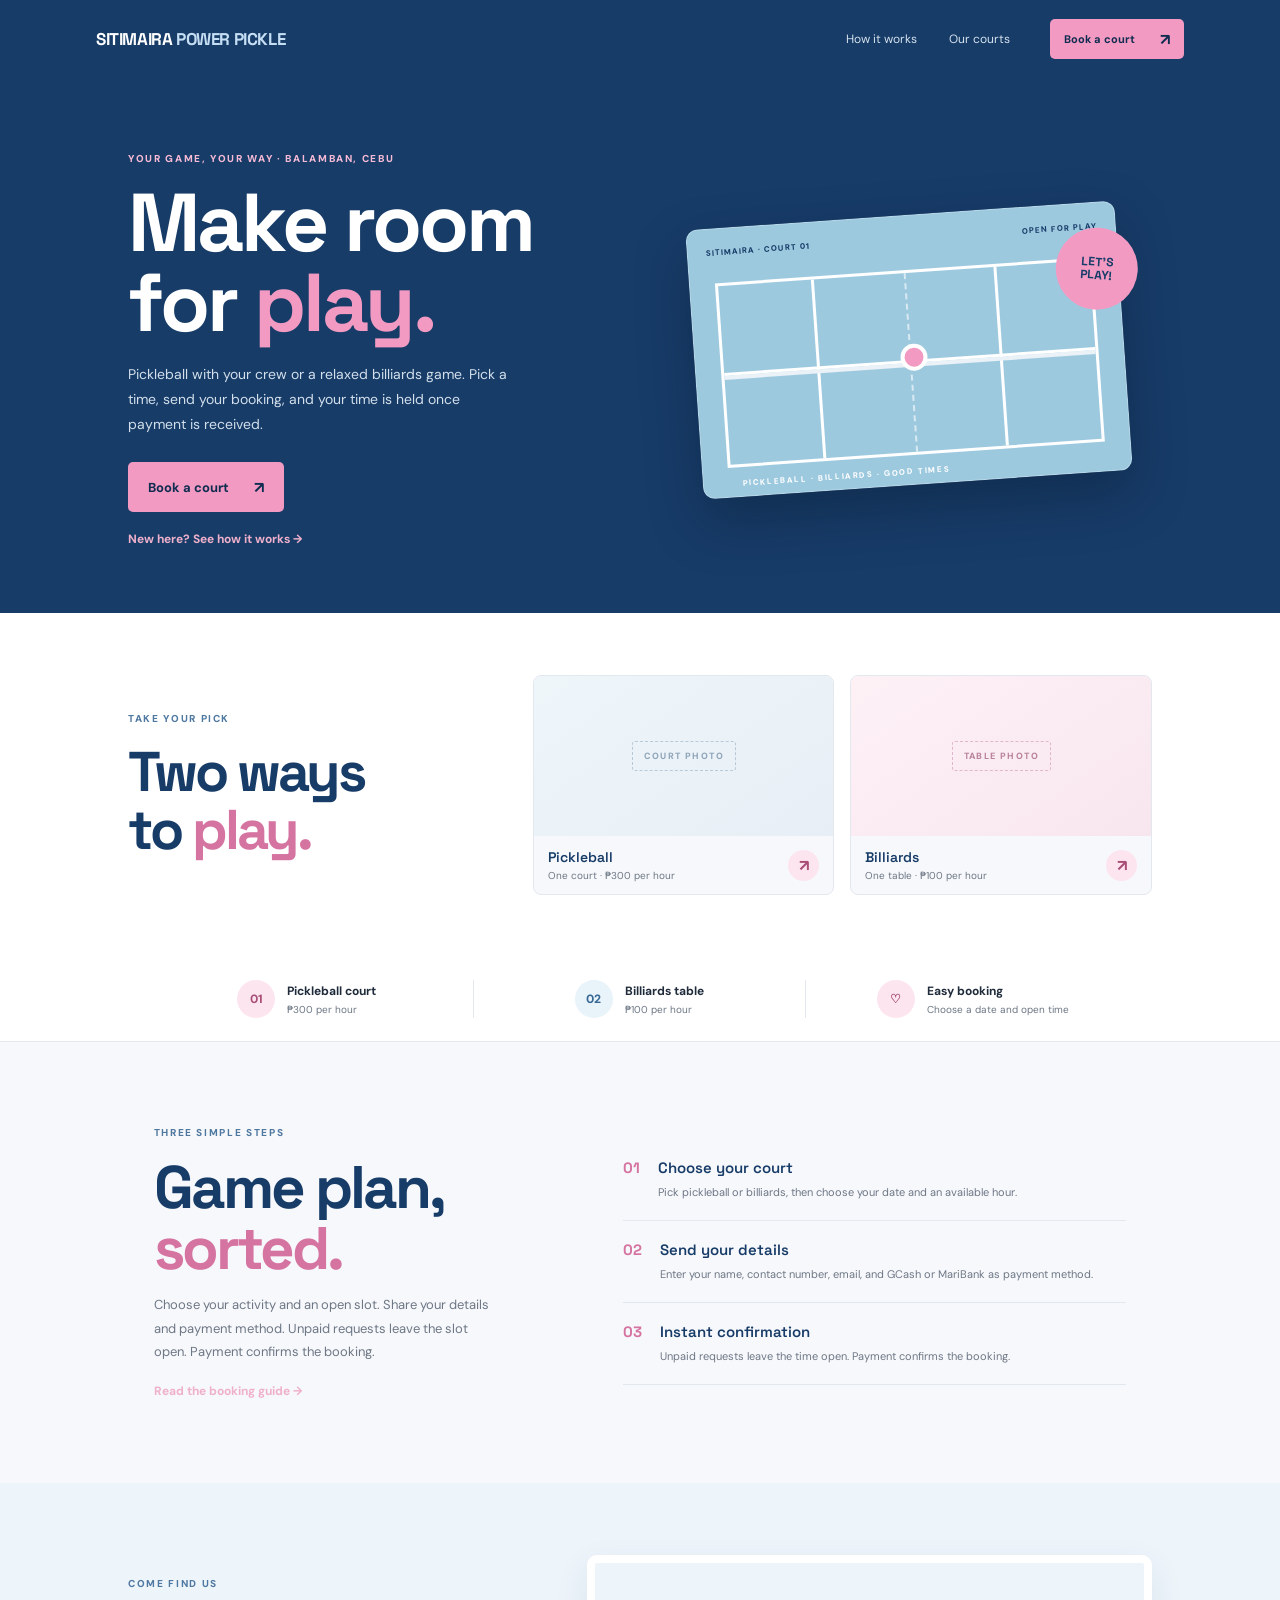
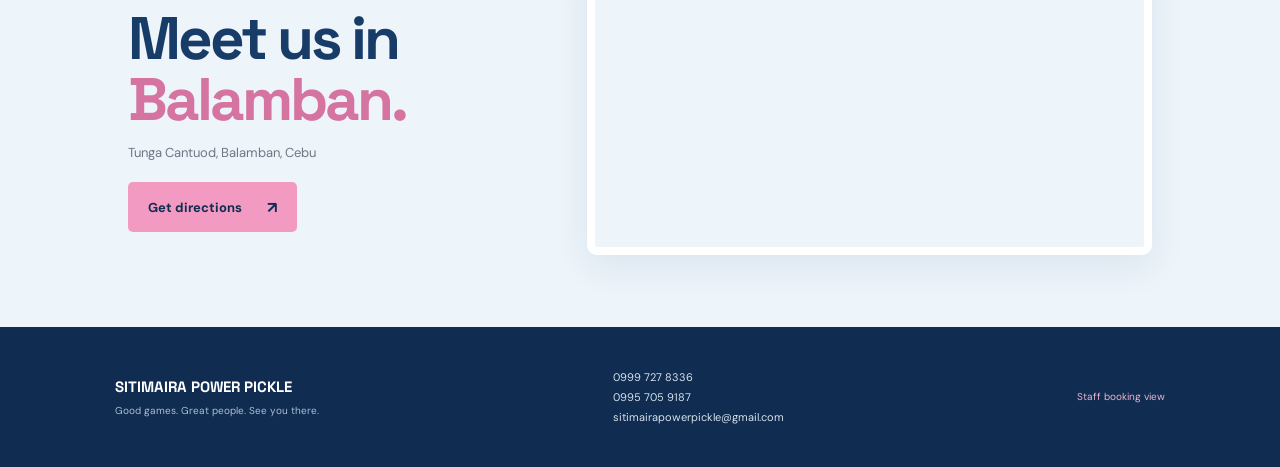
==== index.html @ 055946d3 "Add Sitimaira booking website" ====
<!DOCTYPE html>
<html lang="en">
<head>
  <meta charset="UTF-8"><meta name="viewport" content="width=device-width, initial-scale=1">
  <meta name="theme-color" content="#173c68"><meta name="description" content="Book pickleball and billiards at Sitimaira Power Pickle in Tunga Cantuod, Balamban, Cebu.">
  <title>Sitimaira Power Pickle | Play your way</title><link rel="stylesheet" href="styles.css">
</head>
<body>
  <header class="site-header"><a class="brand" href="index.html">SITIMAIRA<span> POWER PICKLE</span></a><nav><a href="how-it-works.html">How it works</a><a href="#courts">Our courts</a></nav><a class="button button-small" href="booking.html">Book a court <span>↗</span></a></header>
  <main>
    <section class="hero"><div class="hero-copy"><p class="eyebrow">YOUR GAME, YOUR WAY · BALAMBAN, CEBU</p><h1>Make room<br>for <span>play.</span></h1><p>Pickleball with your crew or a relaxed billiards game. Pick a time, send your booking, and your time is held once payment is received.</p><a class="button" href="booking.html">Book a court <span>↗</span></a><a class="text-link" href="how-it-works.html">New here? See how it works →</a></div><div class="hero-art"><div class="art-card"><div class="art-top"><span>SITIMAIRA · COURT 01</span><span>OPEN FOR PLAY</span></div><div class="court-drawing"><i></i><i></i><b></b></div><div class="ball-shape"></div><div class="art-badge">LET'S<br>PLAY!</div><div class="art-caption">PICKLEBALL · BILLIARDS · GOOD TIMES</div></div></div></section>
    <section class="court-gallery" id="courts"><div class="section-heading"><p class="eyebrow eyebrow-dark">TAKE YOUR PICK</p><h2>Two ways<br>to <span>play.</span></h2></div><div class="court-tiles"><article><div class="empty-photo" aria-label="Pickleball court photo placeholder"><span>COURT PHOTO</span></div><div class="tile-meta"><div><h3>Pickleball</h3><p>One court · ₱300 per hour</p></div><a href="booking.html" aria-label="Book pickleball">↗</a></div></article><article><div class="empty-photo billiards-photo" aria-label="Billiards table photo placeholder"><span>TABLE PHOTO</span></div><div class="tile-meta"><div><h3>Billiards</h3><p>One table · ₱100 per hour</p></div><a href="booking.html" aria-label="Book billiards">↗</a></div></article></div></section>
    <section class="perks"><div><span class="perk-icon">01</span><span><strong>Pickleball court</strong><small>₱300 per hour</small></span></div><div><span class="perk-icon blue">02</span><span><strong>Billiards table</strong><small>₱100 per hour</small></span></div><div><span class="perk-icon">♡</span><span><strong>Easy booking</strong><small>Choose a date and open time</small></span></div></section>
    <section class="how-preview"><div><p class="eyebrow eyebrow-dark">THREE SIMPLE STEPS</p><h2>Game plan,<br><span>sorted.</span></h2><p>Choose your activity and an open slot. Share your details and payment method. Unpaid requests leave the slot open. Payment confirms the booking.</p><a class="text-link" href="how-it-works.html">Read the booking guide →</a></div><div class="steps"><article><b>01</b><div><h3>Choose your court</h3><p>Pick pickleball or billiards, then choose your date and an available hour.</p></div></article><article><b>02</b><div><h3>Send your details</h3><p>Enter your name, contact number, email, and GCash or MariBank as payment method.</p></div></article><article><b>03</b><div><h3>Instant confirmation</h3><p>Unpaid requests leave the time open. Payment confirms the booking.</p></div></article></div></section>
    <section class="location"><div class="location-copy"><p class="eyebrow eyebrow-dark">COME FIND US</p><h2>Meet us in<br><span>Balamban.</span></h2><p>Tunga Cantuod, Balamban, Cebu</p><a class="button" href="https://www.google.com/maps/dir/?api=1&destination=Tunga+Cantuod+Balamban+Cebu" target="_blank" rel="noopener">Get directions <span>↗</span></a></div><div class="map-wrap"><iframe title="Map of Tunga Cantuod, Balamban, Cebu" src="https://maps.google.com/maps?q=Tunga%20Cantuod%20Balamban%20Cebu&t=&z=14&ie=UTF8&iwloc=&output=embed" loading="lazy" referrerpolicy="no-referrer-when-downgrade"></iframe></div></section>
  </main>
  <footer><div><a class="footer-brand" href="index.html">SITIMAIRA POWER PICKLE</a><p>Good games. Great people. See you there.</p></div><div class="footer-contact"><a href="tel:09997278336">0999 727 8336</a><a href="tel:09957059187">0995 705 9187</a><a href="mailto:sitimairapowerpickle@gmail.com">sitimairapowerpickle@gmail.com</a></div><a class="staff-link" href="staff.html">Staff booking view</a></footer>
</body></html>
---- styles.css ----
@import url('https://fonts.googleapis.com/css2?family=DM+Sans:wght@400;500;600;700;800&family=Space+Grotesk:wght@400;500;600;700&display=swap');
:root{--blue:#173c68;--blue-deep:#102c50;--pink:#f29ac2;--pink-pale:#fde5ef;--ice:#e8f3fa;--paper:#f7f8fb;--ink:#1f2b3b;--muted:#6d7785;--line:#e3e8ee;--white:#fff}
*{box-sizing:border-box}html{scroll-behavior:smooth}body{margin:0;background:var(--paper);color:var(--ink);font-family:'DM Sans',sans-serif}a{color:inherit;text-decoration:none}.site-header{height:78px;padding:0 7.5%;display:flex;align-items:center;gap:30px;justify-content:space-between;background:var(--blue);color:#fff}.brand{font:700 17px 'Space Grotesk',sans-serif;letter-spacing:-.4px;white-space:nowrap}.brand span{color:#c5def3}.site-header nav{display:flex;gap:32px;margin-left:auto;margin-right:10px;color:#d6e2ee;font-size:12px}.site-header nav a:hover{color:var(--pink)}.button{min-height:50px;padding:0 20px;display:inline-flex;align-items:center;justify-content:space-between;gap:25px;border:0;border-radius:5px;background:var(--pink);color:var(--blue-deep);font:700 13px 'DM Sans',sans-serif;cursor:pointer;transition:.18s}.button:hover{transform:translateY(-2px);background:#f5afd0}.button span{font-size:16px}.button-small{min-height:40px;padding:0 14px;font-size:11px}.hero{min-height:535px;padding:70px 10% 62px;display:grid;grid-template-columns:1fr 1fr;gap:5%;align-items:center;background:var(--blue);color:#fff;overflow:hidden}.hero-copy{max-width:480px}.eyebrow{margin:0 0 18px;color:#f6bad5;font-size:10px;font-weight:800;letter-spacing:1.65px}.eyebrow-dark{color:#4f78a1}h1,h2,h3,p{margin-top:0}h1,h2{font-family:'Space Grotesk',sans-serif;letter-spacing:-3px}h1{margin-bottom:18px;font-size:clamp(58px,7vw,82px);line-height:.98}h1 span,h2 span{color:var(--pink)}.hero-copy>p:not(.eyebrow){max-width:390px;margin-bottom:25px;color:#d3dfeb;font-size:14px;line-height:1.8}.text-link{display:block;margin-top:19px;color:#efb0cb;font-size:12px;font-weight:700}.hero-art{position:relative;height:340px;display:flex;align-items:center;justify-content:center}.art-card{position:relative;width:min(430px,100%);height:270px;padding:18px;border:1px solid #ffffff44;border-radius:12px;background:#9dc9df;box-shadow:0 23px 52px #091c3266;transform:rotate(-4deg)}.art-top{display:flex;justify-content:space-between;color:var(--blue);font-size:8px;font-weight:800;letter-spacing:1px}.court-drawing{position:absolute;inset:54px 25px 29px;border:3px solid #fff}.court-drawing:before{content:'';position:absolute;inset:0 25%;border-left:3px solid white;border-right:3px solid white}.court-drawing:after{content:'';position:absolute;inset:0 0 50%;border-bottom:3px solid white}.court-drawing i{position:absolute;top:0;bottom:0;left:50%;border-left:2px dashed #ffffff99}.court-drawing i:nth-child(2){left:0;right:0;top:50%;bottom:auto;border:0;border-top:2px dashed #ffffff99}.court-drawing b{position:absolute;top:50%;left:0;right:0;border-top:4px solid #eaf1f7}.ball-shape{position:absolute;top:128px;left:48%;width:27px;height:27px;border:4px solid #fff;border-radius:50%;background:var(--pink)}.art-badge{position:absolute;right:-20px;top:25px;width:82px;height:82px;display:grid;place-content:center;border-radius:50%;background:var(--pink);color:var(--blue);font:700 12px/1.1 'Space Grotesk',sans-serif;text-align:center;transform:rotate(8deg)}.art-caption{position:absolute;bottom:8px;left:9%;color:#fff;font-size:8px;font-weight:800;letter-spacing:1.6px}.perks{display:grid;grid-template-columns:repeat(3,1fr);padding:23px 11%;background:#fff;border-bottom:1px solid var(--line)}.perks>div{display:flex;justify-content:center;align-items:center;gap:12px;border-right:1px solid var(--line)}.perks>div:last-child{border:0}.perk-icon{width:38px;height:38px;display:grid;place-items:center;border-radius:50%;background:var(--pink-pale);color:#a94f77;font-weight:800;font-size:12px}.perk-icon.blue{background:var(--ice);color:#376994}.perks strong,.perks small{display:block}.perks strong{font-size:12px}.perks small{margin-top:4px;color:var(--muted);font-size:10px}.how-preview{padding:84px 12%;display:grid;grid-template-columns:.85fr 1.15fr;gap:10%;align-items:center}.how-preview h2,.location h2{margin-bottom:14px;color:var(--blue);font-size:clamp(45px,5vw,60px);line-height:1.02}.how-preview h2 span,.location h2 span{color:#d573a1}.how-preview>div>p:not(.eyebrow){max-width:340px;color:var(--muted);font-size:13px;line-height:1.8}.steps article{display:flex;gap:18px;padding:19px 0;border-bottom:1px solid var(--line)}.steps article>b,.guide-steps article>b{flex:none;color:#d573a1;font:700 15px 'Space Grotesk',sans-serif}.steps h3{margin:0 0 6px;color:var(--blue);font:600 15px 'Space Grotesk',sans-serif}.steps p{margin:0;color:var(--muted);font-size:11px;line-height:1.65}.location{padding:72px 10%;display:grid;grid-template-columns:.8fr 1.2fr;gap:8%;align-items:center;background:#edf4fa}.location-copy>p:not(.eyebrow){color:var(--muted);font-size:13px}.location-copy .button{margin-top:8px}.map-wrap{height:300px;border:8px solid #fff;border-radius:10px;overflow:hidden;box-shadow:0 12px 35px #173c6815}.map-wrap iframe{width:100%;height:100%;border:0}footer{min-height:140px;padding:28px 9%;display:flex;align-items:center;justify-content:space-between;gap:25px;background:var(--blue-deep);color:#d6e2ee}.footer-brand{color:#fff;font:700 15px 'Space Grotesk',sans-serif}.footer-contact{display:grid;gap:6px;font-size:11px}.footer-contact a:hover,.staff-link:hover{color:var(--pink)}footer p{margin:7px 0 0;color:#aebfd1;font-size:10px}.staff-link{font-size:10px;color:#edb4cd}.booking-page{min-height:calc(100vh - 78px);padding:65px 10%;display:grid;grid-template-columns:.8fr 1.2fr;gap:9%;align-items:start}.booking-side{position:sticky;top:35px;padding-top:28px}.booking-side h1,.staff-heading h1{color:var(--blue);font-size:clamp(45px,5vw,63px);line-height:1.02}.booking-side h1 span,.staff-heading h1 span{color:#d573a1}.booking-side>p:not(.eyebrow){max-width:340px;color:var(--muted);font-size:13px;line-height:1.8}.venue-card{margin-top:29px;padding:16px;display:flex;align-items:center;gap:12px;border:1px solid var(--line);border-radius:7px;background:#fff}.venue-pin{width:34px;height:34px;display:grid;place-items:center;border-radius:50%;background:var(--ice);color:var(--blue);font-size:21px}.venue-card strong,.venue-card small{display:block}.venue-card strong{font-size:11px}.venue-card small{margin-top:4px;color:var(--muted);font-size:10px}.rate-note{margin-top:15px!important;font-size:10px!important}.rate-note span{margin:0 5px;color:#d573a1}.booking-card{padding:28px 30px 23px;border:1px solid #e5e8ee;border-radius:10px;background:#fff;box-shadow:0 14px 45px #173c6810}.form-heading{display:flex;align-items:center;justify-content:space-between;margin-bottom:23px}.step-label{margin-bottom:5px;color:#8796a6;font-size:9px;font-weight:800;letter-spacing:1.4px}.form-heading h2{margin:0;color:var(--blue);font:600 23px 'Space Grotesk',sans-serif;letter-spacing:-.6px}.step-count{color:#7e8c9b;font:600 12px 'Space Grotesk',sans-serif}.step-count i{color:#b9c0c9;font-style:normal}.booking-card label{display:block;margin:14px 0 7px;color:#29384a;font-size:11px;font-weight:700}.booking-card input,.booking-card select,.staff-page select{width:100%;height:42px;padding:0 11px;border:1px solid #dfe5eb;border-radius:5px;outline:none;background:#fff;color:var(--ink);font:12px 'DM Sans',sans-serif}.booking-card input:focus,.booking-card select:focus{border-color:#6e9ac0;box-shadow:0 0 0 3px #dcebf7}.label-row{display:flex;align-items:center;justify-content:space-between;margin-top:8px}.label-row label{margin-bottom:7px}.label-row span{margin-bottom:7px;color:#929eaa;font-size:9px}.time-grid{display:grid;grid-template-columns:repeat(4,1fr);gap:7px}.time-slot{min-height:35px;padding:4px 2px;border:1px solid #dfe5eb;border-radius:5px;background:#fff;color:#425369;font:600 10px 'DM Sans',sans-serif;cursor:pointer}.time-slot:hover:not(:disabled){border-color:#d573a1;color:var(--blue)}.time-slot.selected{border-color:var(--blue);background:var(--blue);color:#fff}.time-slot.occupied{background:#f0f2f5;color:#9da5af;text-decoration:line-through;cursor:not-allowed}.availability-note,.payment-hint{margin:7px 0;color:#87919e;font-size:9px;line-height:1.6}.form-fields{display:grid;grid-template-columns:1fr 1fr;gap:0 12px;margin-top:3px}.field-wide{grid-column:1/-1}.form-message{min-height:16px;margin:9px 0 0;color:#a43c57;font-size:11px}.form-message.success{color:#287b58}.submit-button{width:100%;min-height:46px;margin-top:2px;background:var(--blue);color:white}.submit-button:hover{background:#245383}.form-footnote{margin:10px 0 0;color:#929aa5;font-size:9px;text-align:center}.guide-hero{padding:70px 12% 46px;background:#edf4fa}.guide-hero h1{color:var(--blue);font-size:clamp(47px,6vw,70px)}.guide-hero>p:last-child{max-width:480px;color:var(--muted);font-size:13px;line-height:1.8}.guide-steps{max-width:850px;margin:0 auto;padding:22px 7% 55px}.guide-steps article{display:flex;gap:22px;padding:24px 0;border-bottom:1px solid var(--line)}.guide-steps h2{margin:0 0 8px;color:var(--blue);font-size:20px;letter-spacing:-.5px}.guide-steps p{margin:0;color:var(--muted);font-size:12px;line-height:1.8}.guide-cta{padding:26px 10%;display:flex;align-items:center;justify-content:space-between;background:var(--pink-pale)}.guide-cta h2{margin:0 0 5px;color:var(--blue);font:600 23px 'Space Grotesk',sans-serif;letter-spacing:-.5px}.guide-cta p{margin:0;color:#6f6370;font-size:11px}.admin-pill{padding:8px 11px;border:1px solid #ffffff55;border-radius:20px;color:#f5c0d8;font-size:9px;font-weight:800;letter-spacing:1px}.staff-page{padding:58px 7% 75px;min-height:calc(100vh - 78px)}.staff-heading{display:flex;justify-content:space-between;align-items:end;gap:20px}.staff-heading h1{margin-bottom:9px}.staff-heading p:not(.eyebrow){color:var(--muted);font-size:12px}.local-notice{margin:18px 0 24px;padding:13px 15px;display:flex;gap:9px;border:1px solid #f0c5d9;border-radius:6px;background:#fff4f8;color:#79566a;font-size:10px}.local-notice b{white-space:nowrap;color:#854368}.staff-summary{display:grid;grid-template-columns:repeat(3,1fr);gap:12px;margin-bottom:18px}.staff-summary>div{padding:14px 17px;border:1px solid var(--line);border-radius:7px;background:white}.staff-summary b,.staff-summary span{display:block}.staff-summary b{color:var(--blue);font:700 22px 'Space Grotesk',sans-serif}.staff-summary span{margin-top:3px;color:var(--muted);font-size:10px}.table-wrap{overflow-x:auto;border:1px solid var(--line);border-radius:8px;background:white}table{width:100%;border-collapse:collapse;text-align:left;font-size:10px}th{padding:12px;background:#edf4fa;color:#52677e;font-size:9px;letter-spacing:.4px;text-transform:uppercase}td{padding:12px;border-top:1px solid #edf0f4;color:#405166;vertical-align:middle}td strong,td small{display:block}td strong{color:var(--blue);font-size:10px}td small{margin-top:4px;color:#8a95a2;font-size:9px}td a:hover{color:#bd5986}.staff-page select{min-width:130px;height:34px;font-size:10px}.status{padding:5px 8px;border-radius:14px;background:#fff0d8;color:#966016;font-size:9px;white-space:nowrap}.status-paid-·-review{background:#e6f1ff;color:#356595}.status-confirmed{background:#e2f4e9;color:#34764d}.status-cancelled{background:#fce8e8;color:#9d5050}.empty-state{padding:32px;text-align:center;color:var(--muted);font-size:12px}.empty-state[hidden]{display:none}
@media(max-width:800px){.site-header{padding:0 5%;gap:14px}.site-header nav{gap:15px}.hero{padding:55px 8%;grid-template-columns:1fr;gap:5px}.hero-art{height:300px}.perks{padding:20px 5%}.how-preview{padding:65px 8%;gap:6%}.booking-page{padding:46px 7%;grid-template-columns:1fr;gap:25px}.booking-side{position:static;padding-top:0}.booking-side h1 br{display:none}.booking-side>p:not(.eyebrow){max-width:580px}.venue-card{max-width:400px}.rate-note{margin-top:10px!important}.staff-page{padding:44px 5%}}
@media(max-width:560px){.site-header{height:68px}.brand{font-size:13px}.site-header nav{display:none}.button-small{min-height:36px;padding:0 10px}.hero{padding:48px 7% 34px}.hero-art{height:260px}.art-card{height:225px}.art-badge{right:-8px;width:70px;height:70px;font-size:10px}.perks{grid-template-columns:1fr;gap:13px;padding:19px 9%}.perks>div{justify-content:flex-start;border:0}.how-preview{padding:55px 8%;grid-template-columns:1fr;gap:24px}.how-preview h2 br{display:none}.location{padding:52px 7%;grid-template-columns:1fr;gap:25px}.location h2 br{display:none}.map-wrap{height:250px}.booking-page{padding:34px 5% 45px}.booking-card{padding:22px 17px}.time-grid{grid-template-columns:repeat(3,1fr)}footer{align-items:flex-start;flex-wrap:wrap;padding:25px 7%}.footer-contact{width:100%;order:3}.staff-link{margin-left:auto}.guide-hero{padding:50px 7% 32px}.guide-steps{padding:8px 7% 40px}.guide-steps article{gap:15px;padding:20px 0}.guide-cta{padding:22px 7%;gap:18px;align-items:flex-start;flex-direction:column}.staff-page{padding:36px 4%}.staff-heading{align-items:flex-start;flex-direction:column}.staff-heading .button{align-self:stretch}.staff-heading h1{font-size:42px}.local-notice{flex-direction:column;gap:4px}.staff-summary{gap:6px}.staff-summary>div{padding:11px 8px}.staff-summary b{font-size:19px}.staff-summary span{font-size:9px}table{min-width:760px}}

.court-gallery{padding:62px 10%;display:grid;grid-template-columns:.7fr 1.3fr;gap:7%;align-items:center;background:#fff}.court-gallery h2{margin:0;color:var(--blue);font-size:clamp(42px,4.5vw,56px);line-height:1.02}.court-gallery h2 span{color:#d573a1}.court-tiles{display:grid;grid-template-columns:1fr 1fr;gap:16px}.court-tiles article{overflow:hidden;border:1px solid var(--line);border-radius:8px;background:var(--paper)}.empty-photo{height:160px;display:grid;place-items:center;background:linear-gradient(145deg,#eff6fa,#e7eef5);color:#8fa5b9}.empty-photo span{padding:8px 11px;border:1px dashed #b7c8d7;border-radius:3px;font-size:9px;font-weight:800;letter-spacing:1.4px}.billiards-photo{background:linear-gradient(145deg,#fdf1f6,#f8e6ee)}.billiards-photo span{border-color:#dfb6ca;color:#b9829b}.tile-meta{padding:12px 14px;display:flex;align-items:center;justify-content:space-between}.tile-meta h3{margin:0 0 3px;color:var(--blue);font:600 14px 'Space Grotesk',sans-serif}.tile-meta p{margin:0;color:var(--muted);font-size:10px}.tile-meta>a{width:31px;height:31px;display:grid;place-items:center;border-radius:50%;background:var(--pink-pale);color:#a94f77;font-weight:800}@media(max-width:800px){.court-gallery{padding:52px 8%;grid-template-columns:1fr;gap:22px}}@media(max-width:560px){.court-gallery{padding:43px 7%}.court-gallery h2 br{display:none}.court-tiles{gap:9px}.empty-photo{height:115px}.tile-meta{padding:10px}.tile-meta h3{font-size:12px}.tile-meta p{font-size:9px}}
.mark-paid-button{padding:7px 9px;border:0;border-radius:4px;background:var(--blue);color:#fff;font:700 10px 'DM Sans',sans-serif;cursor:pointer;white-space:nowrap}.mark-paid-button:hover{background:#245383}.status-pending-payment{background:#fff0d8;color:#966016}
.login-page{min-height:calc(100vh - 218px);display:grid;place-items:center}.login-card{width:min(100%,400px);padding:30px;border:1px solid var(--line);border-radius:10px;background:#fff;box-shadow:0 14px 45px #173c6810}.login-card h1{margin:0 0 9px;color:var(--blue);font-size:42px;line-height:1}.login-card h1 span{color:#d573a1}.login-card>p:not(.eyebrow){color:var(--muted);font-size:12px}.login-card label{display:block;margin:14px 0 7px;color:#29384a;font-size:11px;font-weight:700}.login-card input{width:100%;height:42px;padding:0 11px;border:1px solid #dfe5eb;border-radius:5px;font:12px 'DM Sans',sans-serif}.login-warning{margin:14px 0 0!important;color:#986328!important;font-size:9px!important;line-height:1.6}.staff-actions{display:flex;align-items:center;gap:10px}.logout-button,.remove-booking-button{padding:8px 10px;border:1px solid #dfe5eb;border-radius:4px;background:#fff;color:#53667a;font:700 10px 'DM Sans',sans-serif;cursor:pointer}.remove-booking-button{margin-left:6px;border-color:#edc8d0;color:#a14e60}.logout-button:hover{background:#edf4fa}.remove-booking-button:hover{background:#fff0f2}.staff-page[hidden],.login-page[hidden]{display:none}@media(max-width:560px){.staff-actions{width:100%;justify-content:space-between}.login-card{padding:24px 19px}}

/* Booking calendar and hourly availability inspired by the supplied reference */
.booking-page{min-height:calc(100vh - 78px);padding:38px 5% 65px;display:block;background:#f5f0e5}.booking-side{position:static;padding:0 0 20px;display:flex;align-items:end;justify-content:space-between;gap:20px}.booking-side h1{font-size:clamp(35px,4vw,48px);letter-spacing:-2px;margin-bottom:8px}.booking-side>div>p:not(.eyebrow){max-width:640px;margin:0;color:#6d7167;font-size:12px}.booking-side .venue-card{margin:0;min-width:230px;background:#fbf8ef;border-color:#d9d3c5}.booking-side .rate-note{display:none}.schedule-booking-card{padding:21px 24px 24px;border-color:#d9d3c5;border-radius:10px;background:#f8f3e8;box-shadow:none}.schedule-booking-card .form-heading{margin-bottom:14px}.schedule-booking-card .form-heading h2{font-size:20px}.schedule-booking-card>label{margin-top:0}.schedule-booking-card>select{max-width:360px;background:#fffdf7}.schedule-picker{display:grid;grid-template-columns:280px minmax(0,1fr);gap:24px;margin-top:16px}.calendar-card{min-height:480px;padding:15px 14px;border:1px solid #c8c7b8;border-radius:10px;background:#f8f3e8}.calendar-heading{height:34px;margin-bottom:9px;display:flex;align-items:center;justify-content:space-between}.calendar-heading strong{font:600 12px 'DM Sans',sans-serif;color:#29342a}.calendar-heading button{width:28px;height:28px;border:0;border-radius:4px;background:transparent;color:#596d55;font-size:23px;cursor:pointer}.calendar-heading button:disabled{opacity:.28;cursor:default}.calendar-grid{display:grid;grid-template-columns:repeat(7,minmax(0,1fr));gap:3px}.calendar-weekdays{margin-bottom:5px;text-align:center;color:#697466;font-size:10px}.calendar-weekdays span{padding:4px 0}.calendar-day{height:37px;border:1px solid transparent;border-radius:9px;background:transparent;color:#273429;font:11px 'DM Sans',sans-serif;cursor:pointer}.calendar-day:hover:not(:disabled){border-color:#6f845b}.calendar-day:disabled{color:#b9b8aa;cursor:default}.calendar-day.other-month{color:#9d9f91}.calendar-day.selected{border-color:#64794f;background:#e9eddc;color:#243221;font-weight:700}.calendar-day.today:not(.selected){position:relative;font-weight:700}.calendar-day.today:not(.selected):after{content:'';position:absolute;bottom:4px;left:calc(50% - 2px);width:4px;height:4px;border-radius:50%;background:#60774e}.schedule-main{min-width:0}.court-heading{display:flex;align-items:center;justify-content:space-between;margin:0 0 13px}.court-heading h3{margin:0;color:#202c22;font:700 18px 'Space Grotesk',sans-serif}.court-heading>span{font:11px 'DM Sans',sans-serif;color:#657063}.slot-legend{display:flex;flex-wrap:wrap;gap:15px;margin-bottom:14px;color:#626b5f;font-size:10px}.slot-legend>span{display:flex;align-items:center;gap:6px}.legend-dot{width:14px;height:14px;border:1px solid #d9d7ca;border-radius:4px;background:#fffdf7}.booked-dot{border-color:#d6ad7d;background:#e4c99e}.closed-dot{border-color:#c6c7bf;background:#d8d9d1}.past-dot{border-color:#e1ded3;background:#eeeae0}.schedule-timeline{height:24px;margin-bottom:7px;padding:0 4px;display:flex;justify-content:space-between;border:1px solid #d4cfbf;border-radius:6px 6px 0 0;color:#63705f;font-size:9px}.schedule-note{margin:0 0 14px;padding:12px 13px;border:1px solid #ccc9bc;border-radius:9px;background:#fffdf8;color:#4d574c;font-size:10px}.time-grid.schedule-grid{display:grid;grid-template-columns:repeat(3,minmax(0,1fr));gap:8px}.schedule-slot{min-height:64px;padding:9px 10px;display:flex;flex-direction:column;align-items:flex-start;justify-content:center;gap:6px;border:1px solid #b8c4a4;border-radius:11px;background:#fffdf7;color:#263227;text-align:left;cursor:pointer}.schedule-slot:hover:not(:disabled){border-color:#72845b;background:#f6f7ed}.schedule-slot .slot-range{width:100%;display:flex;align-items:baseline;gap:6px;font-size:11px;white-space:nowrap}.schedule-slot .slot-range>span{color:#85877b}.schedule-slot .slot-range em{margin-left:auto;color:#73776d;font-size:10px;font-style:normal}.schedule-slot .slot-status{font-size:10px;color:#53634e}.schedule-slot.booked{border-color:#d1ad7f;background:#e5cca5;cursor:not-allowed}.schedule-slot.booked .slot-status{color:#604b32}.schedule-slot.closed{border-color:#c7c8c1;background:#d9dad3;color:#62665d;cursor:not-allowed}.schedule-slot.closed .slot-status,.schedule-slot.past .slot-status{color:#666b5d}.schedule-slot.past{border-color:#ddd9cf;background:#eeeae0;color:#9b9b8d;cursor:not-allowed}.schedule-slot.selected{border:2px solid #60784c;background:#e9eddc}.schedule-booking-card .form-fields{margin-top:21px}.schedule-booking-card .form-fields label{margin-top:0}.schedule-booking-card .payment-hint{max-width:650px}.schedule-booking-card .submit-button{max-width:400px}.schedule-booking-card .form-footnote{text-align:left}.schedule-booking-card .form-message{margin-top:14px}@media(max-width:1050px){.schedule-picker{grid-template-columns:245px minmax(0,1fr);gap:16px}.time-grid.schedule-grid{grid-template-columns:repeat(2,minmax(0,1fr))}.calendar-card{min-height:440px}.schedule-slot .slot-range{gap:4px}}@media(max-width:700px){.booking-page{padding:25px 4% 45px}.booking-side{align-items:flex-start;flex-direction:column;gap:12px}.booking-side .venue-card{min-width:0}.schedule-booking-card{padding:18px 14px}.schedule-picker{grid-template-columns:1fr}.calendar-card{min-height:0;padding:13px}.calendar-day{height:35px}.court-heading{margin-top:3px}.time-grid.schedule-grid{grid-template-columns:repeat(2,minmax(0,1fr))}.schedule-slot{min-height:61px;padding:8px}.schedule-slot .slot-range{font-size:10px}}@media(max-width:420px){.time-grid.schedule-grid{grid-template-columns:1fr}.schedule-slot{min-height:57px}.schedule-slot .slot-range{font-size:11px}.slot-legend{gap:9px}.slot-legend>span{font-size:9px}}
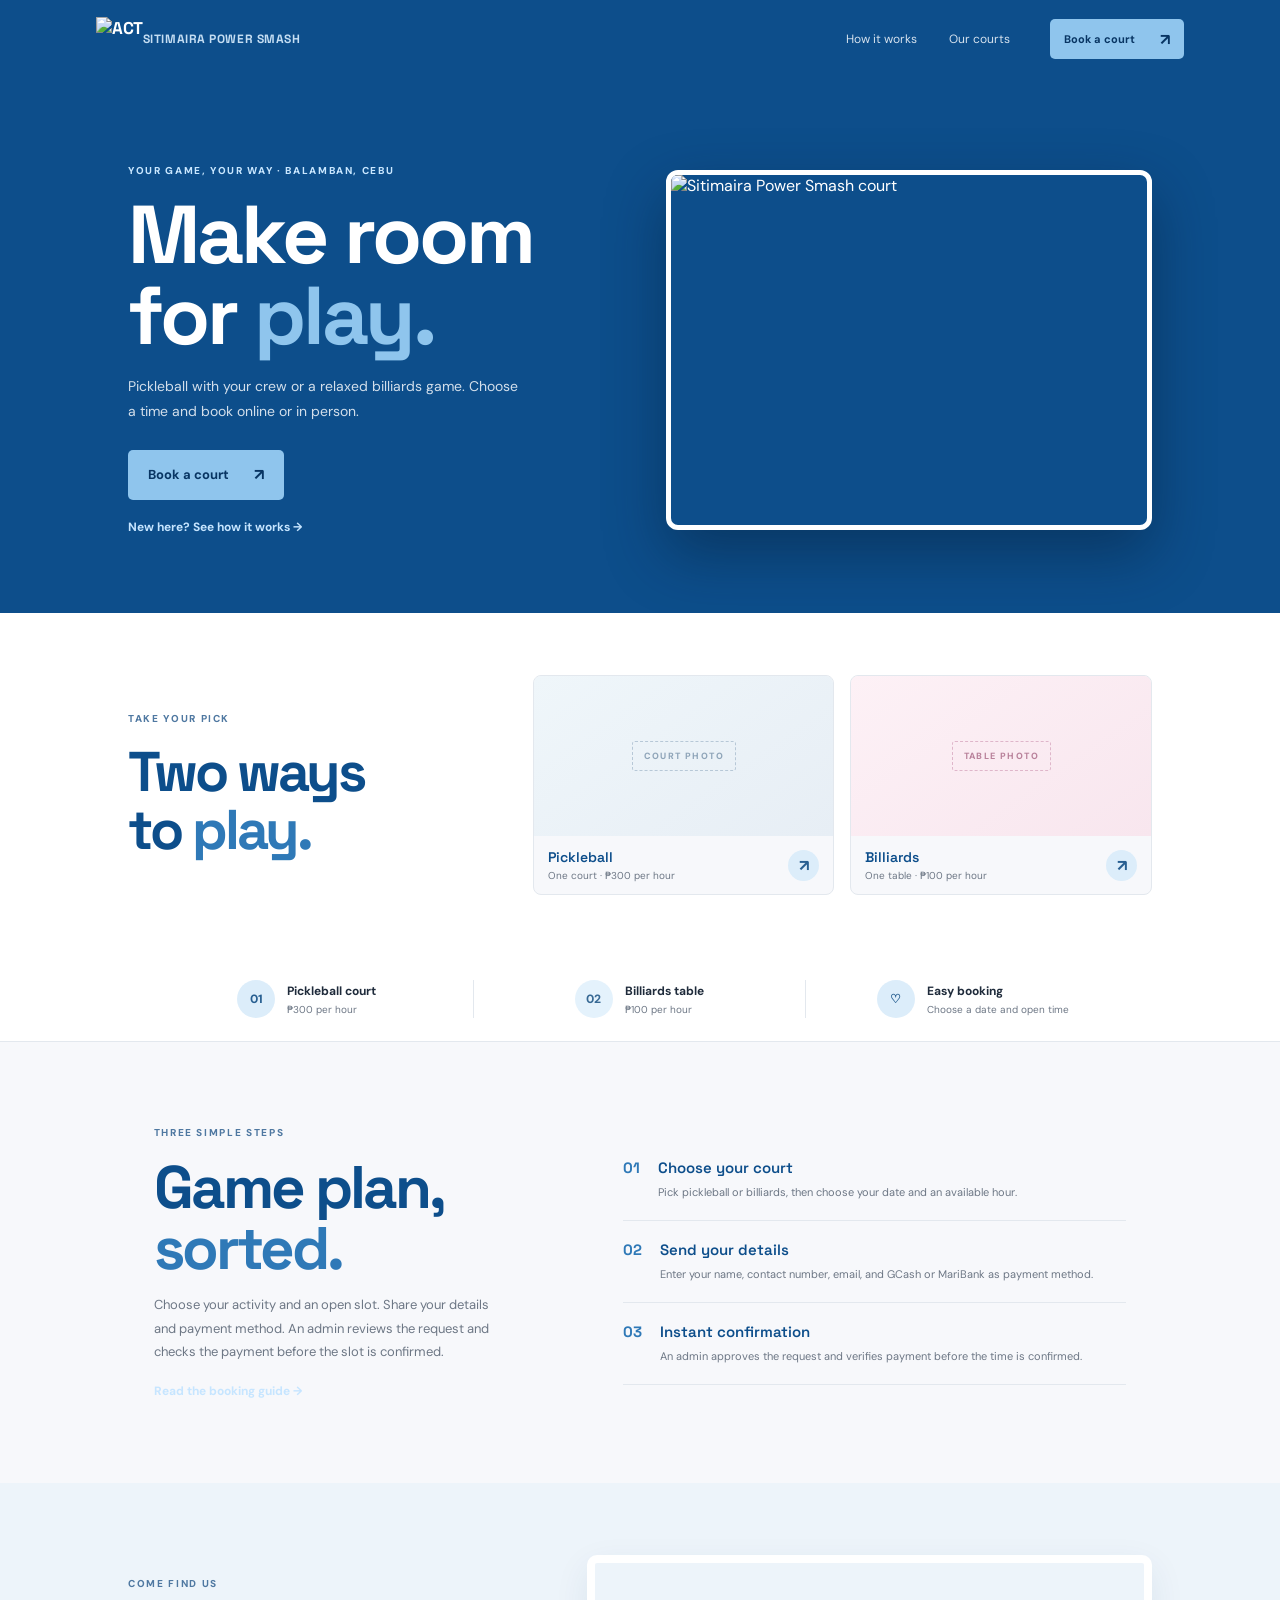
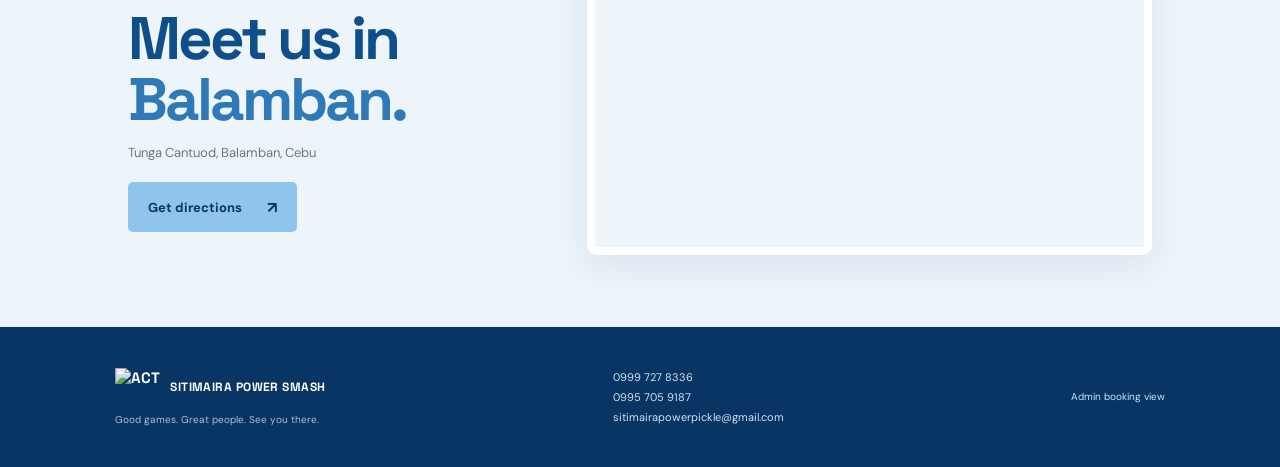
==== commit 3658a6db: "Update branding and manage court availability" ====
--- a/index.html
+++ b/index.html
@@ -2,17 +2,17 @@
 <html lang="en">
 <head>
   <meta charset="UTF-8"><meta name="viewport" content="width=device-width, initial-scale=1">
-  <meta name="theme-color" content="#173c68"><meta name="description" content="Book pickleball and billiards at Sitimaira Power Pickle in Tunga Cantuod, Balamban, Cebu.">
-  <title>Sitimaira Power Pickle | Play your way</title><link rel="stylesheet" href="styles.css">
+  <meta name="theme-color" content="#0d4e8b"><meta name="description" content="Book pickleball and billiards at Sitimaira Power Smash in Tunga Cantuod, Balamban, Cebu.">
+  <title>Sitimaira Power Smash | Play your way</title><link rel="stylesheet" href="styles.css">
 </head>
 <body>
-  <header class="site-header"><a class="brand" href="index.html">SITIMAIRA<span> POWER PICKLE</span></a><nav><a href="how-it-works.html">How it works</a><a href="#courts">Our courts</a></nav><a class="button button-small" href="booking.html">Book a court <span>↗</span></a></header>
+  <header class="site-header"><a class="brand" href="index.html" aria-label="Sitimaira Power Smash home"><img class="brand-logo" src="https://cdn.corenexis.com/f/2ua3O1C7jNJ.png" alt="ACT"><span class="brand-name">SITIMAIRA POWER SMASH</span></a><nav><a href="how-it-works.html">How it works</a><a href="#courts">Our courts</a></nav><a class="button button-small" href="booking.html">Book a court <span>↗</span></a></header>
   <main>
-    <section class="hero"><div class="hero-copy"><p class="eyebrow">YOUR GAME, YOUR WAY · BALAMBAN, CEBU</p><h1>Make room<br>for <span>play.</span></h1><p>Pickleball with your crew or a relaxed billiards game. Pick a time, send your booking, and your time is held once payment is received.</p><a class="button" href="booking.html">Book a court <span>↗</span></a><a class="text-link" href="how-it-works.html">New here? See how it works →</a></div><div class="hero-art"><div class="art-card"><div class="art-top"><span>SITIMAIRA · COURT 01</span><span>OPEN FOR PLAY</span></div><div class="court-drawing"><i></i><i></i><b></b></div><div class="ball-shape"></div><div class="art-badge">LET'S<br>PLAY!</div><div class="art-caption">PICKLEBALL · BILLIARDS · GOOD TIMES</div></div></div></section>
+    <section class="hero"><div class="hero-copy"><p class="eyebrow">YOUR GAME, YOUR WAY · BALAMBAN, CEBU</p><h1>Make room<br>for <span>play.</span></h1><p>Pickleball with your crew or a relaxed billiards game. Choose a time and book online or in person.</p><a class="button" href="booking.html">Book a court <span>↗</span></a><a class="text-link" href="how-it-works.html">New here? See how it works →</a></div><div class="hero-art"><img class="hero-court-image" src="https://cdn.corenexis.com/f/xVZkMU0Q.jpg" alt="Sitimaira Power Smash court"></div></section>
     <section class="court-gallery" id="courts"><div class="section-heading"><p class="eyebrow eyebrow-dark">TAKE YOUR PICK</p><h2>Two ways<br>to <span>play.</span></h2></div><div class="court-tiles"><article><div class="empty-photo" aria-label="Pickleball court photo placeholder"><span>COURT PHOTO</span></div><div class="tile-meta"><div><h3>Pickleball</h3><p>One court · ₱300 per hour</p></div><a href="booking.html" aria-label="Book pickleball">↗</a></div></article><article><div class="empty-photo billiards-photo" aria-label="Billiards table photo placeholder"><span>TABLE PHOTO</span></div><div class="tile-meta"><div><h3>Billiards</h3><p>One table · ₱100 per hour</p></div><a href="booking.html" aria-label="Book billiards">↗</a></div></article></div></section>
     <section class="perks"><div><span class="perk-icon">01</span><span><strong>Pickleball court</strong><small>₱300 per hour</small></span></div><div><span class="perk-icon blue">02</span><span><strong>Billiards table</strong><small>₱100 per hour</small></span></div><div><span class="perk-icon">♡</span><span><strong>Easy booking</strong><small>Choose a date and open time</small></span></div></section>
-    <section class="how-preview"><div><p class="eyebrow eyebrow-dark">THREE SIMPLE STEPS</p><h2>Game plan,<br><span>sorted.</span></h2><p>Choose your activity and an open slot. Share your details and payment method. Unpaid requests leave the slot open. Payment confirms the booking.</p><a class="text-link" href="how-it-works.html">Read the booking guide →</a></div><div class="steps"><article><b>01</b><div><h3>Choose your court</h3><p>Pick pickleball or billiards, then choose your date and an available hour.</p></div></article><article><b>02</b><div><h3>Send your details</h3><p>Enter your name, contact number, email, and GCash or MariBank as payment method.</p></div></article><article><b>03</b><div><h3>Instant confirmation</h3><p>Unpaid requests leave the time open. Payment confirms the booking.</p></div></article></div></section>
+    <section class="how-preview"><div><p class="eyebrow eyebrow-dark">THREE SIMPLE STEPS</p><h2>Game plan,<br><span>sorted.</span></h2><p>Choose your activity and an open slot. Share your details and payment method. An admin reviews the request and checks the payment before the slot is confirmed.</p><a class="text-link" href="how-it-works.html">Read the booking guide →</a></div><div class="steps"><article><b>01</b><div><h3>Choose your court</h3><p>Pick pickleball or billiards, then choose your date and an available hour.</p></div></article><article><b>02</b><div><h3>Send your details</h3><p>Enter your name, contact number, email, and GCash or MariBank as payment method.</p></div></article><article><b>03</b><div><h3>Instant confirmation</h3><p>An admin approves the request and verifies payment before the time is confirmed.</p></div></article></div></section>
     <section class="location"><div class="location-copy"><p class="eyebrow eyebrow-dark">COME FIND US</p><h2>Meet us in<br><span>Balamban.</span></h2><p>Tunga Cantuod, Balamban, Cebu</p><a class="button" href="https://www.google.com/maps/dir/?api=1&destination=Tunga+Cantuod+Balamban+Cebu" target="_blank" rel="noopener">Get directions <span>↗</span></a></div><div class="map-wrap"><iframe title="Map of Tunga Cantuod, Balamban, Cebu" src="https://maps.google.com/maps?q=Tunga%20Cantuod%20Balamban%20Cebu&t=&z=14&ie=UTF8&iwloc=&output=embed" loading="lazy" referrerpolicy="no-referrer-when-downgrade"></iframe></div></section>
   </main>
-  <footer><div><a class="footer-brand" href="index.html">SITIMAIRA POWER PICKLE</a><p>Good games. Great people. See you there.</p></div><div class="footer-contact"><a href="tel:09997278336">0999 727 8336</a><a href="tel:09957059187">0995 705 9187</a><a href="mailto:sitimairapowerpickle@gmail.com">sitimairapowerpickle@gmail.com</a></div><a class="staff-link" href="staff.html">Staff booking view</a></footer>
+  <footer><div><a class="footer-brand" href="index.html" aria-label="Sitimaira Power Smash home"><img class="footer-logo" src="https://cdn.corenexis.com/f/2ua3O1C7jNJ.png" alt="ACT"><span>SITIMAIRA POWER SMASH</span></a><p>Good games. Great people. See you there.</p></div><div class="footer-contact"><a href="tel:09997278336">0999 727 8336</a><a href="tel:09957059187">0995 705 9187</a><a href="mailto:sitimairapowerpickle@gmail.com">sitimairapowerpickle@gmail.com</a></div><a class="staff-link" href="staff.html">Admin booking view</a></footer>
 </body></html>
--- a/styles.css
+++ b/styles.css
@@ -1,13 +1,43 @@
 @import url('https://fonts.googleapis.com/css2?family=DM+Sans:wght@400;500;600;700;800&family=Space+Grotesk:wght@400;500;600;700&display=swap');
-:root{--blue:#173c68;--blue-deep:#102c50;--pink:#f29ac2;--pink-pale:#fde5ef;--ice:#e8f3fa;--paper:#f7f8fb;--ink:#1f2b3b;--muted:#6d7785;--line:#e3e8ee;--white:#fff}
-*{box-sizing:border-box}html{scroll-behavior:smooth}body{margin:0;background:var(--paper);color:var(--ink);font-family:'DM Sans',sans-serif}a{color:inherit;text-decoration:none}.site-header{height:78px;padding:0 7.5%;display:flex;align-items:center;gap:30px;justify-content:space-between;background:var(--blue);color:#fff}.brand{font:700 17px 'Space Grotesk',sans-serif;letter-spacing:-.4px;white-space:nowrap}.brand span{color:#c5def3}.site-header nav{display:flex;gap:32px;margin-left:auto;margin-right:10px;color:#d6e2ee;font-size:12px}.site-header nav a:hover{color:var(--pink)}.button{min-height:50px;padding:0 20px;display:inline-flex;align-items:center;justify-content:space-between;gap:25px;border:0;border-radius:5px;background:var(--pink);color:var(--blue-deep);font:700 13px 'DM Sans',sans-serif;cursor:pointer;transition:.18s}.button:hover{transform:translateY(-2px);background:#f5afd0}.button span{font-size:16px}.button-small{min-height:40px;padding:0 14px;font-size:11px}.hero{min-height:535px;padding:70px 10% 62px;display:grid;grid-template-columns:1fr 1fr;gap:5%;align-items:center;background:var(--blue);color:#fff;overflow:hidden}.hero-copy{max-width:480px}.eyebrow{margin:0 0 18px;color:#f6bad5;font-size:10px;font-weight:800;letter-spacing:1.65px}.eyebrow-dark{color:#4f78a1}h1,h2,h3,p{margin-top:0}h1,h2{font-family:'Space Grotesk',sans-serif;letter-spacing:-3px}h1{margin-bottom:18px;font-size:clamp(58px,7vw,82px);line-height:.98}h1 span,h2 span{color:var(--pink)}.hero-copy>p:not(.eyebrow){max-width:390px;margin-bottom:25px;color:#d3dfeb;font-size:14px;line-height:1.8}.text-link{display:block;margin-top:19px;color:#efb0cb;font-size:12px;font-weight:700}.hero-art{position:relative;height:340px;display:flex;align-items:center;justify-content:center}.art-card{position:relative;width:min(430px,100%);height:270px;padding:18px;border:1px solid #ffffff44;border-radius:12px;background:#9dc9df;box-shadow:0 23px 52px #091c3266;transform:rotate(-4deg)}.art-top{display:flex;justify-content:space-between;color:var(--blue);font-size:8px;font-weight:800;letter-spacing:1px}.court-drawing{position:absolute;inset:54px 25px 29px;border:3px solid #fff}.court-drawing:before{content:'';position:absolute;inset:0 25%;border-left:3px solid white;border-right:3px solid white}.court-drawing:after{content:'';position:absolute;inset:0 0 50%;border-bottom:3px solid white}.court-drawing i{position:absolute;top:0;bottom:0;left:50%;border-left:2px dashed #ffffff99}.court-drawing i:nth-child(2){left:0;right:0;top:50%;bottom:auto;border:0;border-top:2px dashed #ffffff99}.court-drawing b{position:absolute;top:50%;left:0;right:0;border-top:4px solid #eaf1f7}.ball-shape{position:absolute;top:128px;left:48%;width:27px;height:27px;border:4px solid #fff;border-radius:50%;background:var(--pink)}.art-badge{position:absolute;right:-20px;top:25px;width:82px;height:82px;display:grid;place-content:center;border-radius:50%;background:var(--pink);color:var(--blue);font:700 12px/1.1 'Space Grotesk',sans-serif;text-align:center;transform:rotate(8deg)}.art-caption{position:absolute;bottom:8px;left:9%;color:#fff;font-size:8px;font-weight:800;letter-spacing:1.6px}.perks{display:grid;grid-template-columns:repeat(3,1fr);padding:23px 11%;background:#fff;border-bottom:1px solid var(--line)}.perks>div{display:flex;justify-content:center;align-items:center;gap:12px;border-right:1px solid var(--line)}.perks>div:last-child{border:0}.perk-icon{width:38px;height:38px;display:grid;place-items:center;border-radius:50%;background:var(--pink-pale);color:#a94f77;font-weight:800;font-size:12px}.perk-icon.blue{background:var(--ice);color:#376994}.perks strong,.perks small{display:block}.perks strong{font-size:12px}.perks small{margin-top:4px;color:var(--muted);font-size:10px}.how-preview{padding:84px 12%;display:grid;grid-template-columns:.85fr 1.15fr;gap:10%;align-items:center}.how-preview h2,.location h2{margin-bottom:14px;color:var(--blue);font-size:clamp(45px,5vw,60px);line-height:1.02}.how-preview h2 span,.location h2 span{color:#d573a1}.how-preview>div>p:not(.eyebrow){max-width:340px;color:var(--muted);font-size:13px;line-height:1.8}.steps article{display:flex;gap:18px;padding:19px 0;border-bottom:1px solid var(--line)}.steps article>b,.guide-steps article>b{flex:none;color:#d573a1;font:700 15px 'Space Grotesk',sans-serif}.steps h3{margin:0 0 6px;color:var(--blue);font:600 15px 'Space Grotesk',sans-serif}.steps p{margin:0;color:var(--muted);font-size:11px;line-height:1.65}.location{padding:72px 10%;display:grid;grid-template-columns:.8fr 1.2fr;gap:8%;align-items:center;background:#edf4fa}.location-copy>p:not(.eyebrow){color:var(--muted);font-size:13px}.location-copy .button{margin-top:8px}.map-wrap{height:300px;border:8px solid #fff;border-radius:10px;overflow:hidden;box-shadow:0 12px 35px #173c6815}.map-wrap iframe{width:100%;height:100%;border:0}footer{min-height:140px;padding:28px 9%;display:flex;align-items:center;justify-content:space-between;gap:25px;background:var(--blue-deep);color:#d6e2ee}.footer-brand{color:#fff;font:700 15px 'Space Grotesk',sans-serif}.footer-contact{display:grid;gap:6px;font-size:11px}.footer-contact a:hover,.staff-link:hover{color:var(--pink)}footer p{margin:7px 0 0;color:#aebfd1;font-size:10px}.staff-link{font-size:10px;color:#edb4cd}.booking-page{min-height:calc(100vh - 78px);padding:65px 10%;display:grid;grid-template-columns:.8fr 1.2fr;gap:9%;align-items:start}.booking-side{position:sticky;top:35px;padding-top:28px}.booking-side h1,.staff-heading h1{color:var(--blue);font-size:clamp(45px,5vw,63px);line-height:1.02}.booking-side h1 span,.staff-heading h1 span{color:#d573a1}.booking-side>p:not(.eyebrow){max-width:340px;color:var(--muted);font-size:13px;line-height:1.8}.venue-card{margin-top:29px;padding:16px;display:flex;align-items:center;gap:12px;border:1px solid var(--line);border-radius:7px;background:#fff}.venue-pin{width:34px;height:34px;display:grid;place-items:center;border-radius:50%;background:var(--ice);color:var(--blue);font-size:21px}.venue-card strong,.venue-card small{display:block}.venue-card strong{font-size:11px}.venue-card small{margin-top:4px;color:var(--muted);font-size:10px}.rate-note{margin-top:15px!important;font-size:10px!important}.rate-note span{margin:0 5px;color:#d573a1}.booking-card{padding:28px 30px 23px;border:1px solid #e5e8ee;border-radius:10px;background:#fff;box-shadow:0 14px 45px #173c6810}.form-heading{display:flex;align-items:center;justify-content:space-between;margin-bottom:23px}.step-label{margin-bottom:5px;color:#8796a6;font-size:9px;font-weight:800;letter-spacing:1.4px}.form-heading h2{margin:0;color:var(--blue);font:600 23px 'Space Grotesk',sans-serif;letter-spacing:-.6px}.step-count{color:#7e8c9b;font:600 12px 'Space Grotesk',sans-serif}.step-count i{color:#b9c0c9;font-style:normal}.booking-card label{display:block;margin:14px 0 7px;color:#29384a;font-size:11px;font-weight:700}.booking-card input,.booking-card select,.staff-page select{width:100%;height:42px;padding:0 11px;border:1px solid #dfe5eb;border-radius:5px;outline:none;background:#fff;color:var(--ink);font:12px 'DM Sans',sans-serif}.booking-card input:focus,.booking-card select:focus{border-color:#6e9ac0;box-shadow:0 0 0 3px #dcebf7}.label-row{display:flex;align-items:center;justify-content:space-between;margin-top:8px}.label-row label{margin-bottom:7px}.label-row span{margin-bottom:7px;color:#929eaa;font-size:9px}.time-grid{display:grid;grid-template-columns:repeat(4,1fr);gap:7px}.time-slot{min-height:35px;padding:4px 2px;border:1px solid #dfe5eb;border-radius:5px;background:#fff;color:#425369;font:600 10px 'DM Sans',sans-serif;cursor:pointer}.time-slot:hover:not(:disabled){border-color:#d573a1;color:var(--blue)}.time-slot.selected{border-color:var(--blue);background:var(--blue);color:#fff}.time-slot.occupied{background:#f0f2f5;color:#9da5af;text-decoration:line-through;cursor:not-allowed}.availability-note,.payment-hint{margin:7px 0;color:#87919e;font-size:9px;line-height:1.6}.form-fields{display:grid;grid-template-columns:1fr 1fr;gap:0 12px;margin-top:3px}.field-wide{grid-column:1/-1}.form-message{min-height:16px;margin:9px 0 0;color:#a43c57;font-size:11px}.form-message.success{color:#287b58}.submit-button{width:100%;min-height:46px;margin-top:2px;background:var(--blue);color:white}.submit-button:hover{background:#245383}.form-footnote{margin:10px 0 0;color:#929aa5;font-size:9px;text-align:center}.guide-hero{padding:70px 12% 46px;background:#edf4fa}.guide-hero h1{color:var(--blue);font-size:clamp(47px,6vw,70px)}.guide-hero>p:last-child{max-width:480px;color:var(--muted);font-size:13px;line-height:1.8}.guide-steps{max-width:850px;margin:0 auto;padding:22px 7% 55px}.guide-steps article{display:flex;gap:22px;padding:24px 0;border-bottom:1px solid var(--line)}.guide-steps h2{margin:0 0 8px;color:var(--blue);font-size:20px;letter-spacing:-.5px}.guide-steps p{margin:0;color:var(--muted);font-size:12px;line-height:1.8}.guide-cta{padding:26px 10%;display:flex;align-items:center;justify-content:space-between;background:var(--pink-pale)}.guide-cta h2{margin:0 0 5px;color:var(--blue);font:600 23px 'Space Grotesk',sans-serif;letter-spacing:-.5px}.guide-cta p{margin:0;color:#6f6370;font-size:11px}.admin-pill{padding:8px 11px;border:1px solid #ffffff55;border-radius:20px;color:#f5c0d8;font-size:9px;font-weight:800;letter-spacing:1px}.staff-page{padding:58px 7% 75px;min-height:calc(100vh - 78px)}.staff-heading{display:flex;justify-content:space-between;align-items:end;gap:20px}.staff-heading h1{margin-bottom:9px}.staff-heading p:not(.eyebrow){color:var(--muted);font-size:12px}.local-notice{margin:18px 0 24px;padding:13px 15px;display:flex;gap:9px;border:1px solid #f0c5d9;border-radius:6px;background:#fff4f8;color:#79566a;font-size:10px}.local-notice b{white-space:nowrap;color:#854368}.staff-summary{display:grid;grid-template-columns:repeat(3,1fr);gap:12px;margin-bottom:18px}.staff-summary>div{padding:14px 17px;border:1px solid var(--line);border-radius:7px;background:white}.staff-summary b,.staff-summary span{display:block}.staff-summary b{color:var(--blue);font:700 22px 'Space Grotesk',sans-serif}.staff-summary span{margin-top:3px;color:var(--muted);font-size:10px}.table-wrap{overflow-x:auto;border:1px solid var(--line);border-radius:8px;background:white}table{width:100%;border-collapse:collapse;text-align:left;font-size:10px}th{padding:12px;background:#edf4fa;color:#52677e;font-size:9px;letter-spacing:.4px;text-transform:uppercase}td{padding:12px;border-top:1px solid #edf0f4;color:#405166;vertical-align:middle}td strong,td small{display:block}td strong{color:var(--blue);font-size:10px}td small{margin-top:4px;color:#8a95a2;font-size:9px}td a:hover{color:#bd5986}.staff-page select{min-width:130px;height:34px;font-size:10px}.status{padding:5px 8px;border-radius:14px;background:#fff0d8;color:#966016;font-size:9px;white-space:nowrap}.status-paid-·-review{background:#e6f1ff;color:#356595}.status-confirmed{background:#e2f4e9;color:#34764d}.status-cancelled{background:#fce8e8;color:#9d5050}.empty-state{padding:32px;text-align:center;color:var(--muted);font-size:12px}.empty-state[hidden]{display:none}
+:root{--blue:#0d4e8b;--blue-deep:#083563;--pink:#8fc5ed;--pink-pale:#dcedfa;--ice:#e4f2fc;--paper:#f7f8fb;--ink:#1f2b3b;--muted:#6d7785;--line:#e3e8ee;--white:#fff}
+*{box-sizing:border-box}html{scroll-behavior:smooth}body{margin:0;background-color:var(--paper);background-image:linear-gradient(rgba(247,248,248,.38),rgba(247,248,248,.62)),url("https://cdn.corenexis.com/f/ceCXBGLsfY5.png");background-size:cover;background-position:center;background-attachment:fixed;color:var(--ink);font-family:'DM Sans',sans-serif}a{color:inherit;text-decoration:none}.site-header{height:78px;padding:0 7.5%;display:flex;align-items:center;gap:30px;justify-content:space-between;background:var(--blue);color:#fff}.brand{display:flex;align-items:center;font:700 17px 'Space Grotesk',sans-serif;letter-spacing:-.4px;white-space:nowrap}.brand span{color:#c5def3}.brand-logo{display:block;width:auto;height:44px;max-width:170px;object-fit:contain}.footer-logo{display:block;width:auto;height:38px;max-width:160px;object-fit:contain}.site-header nav{display:flex;gap:32px;margin-left:auto;margin-right:10px;color:#d6e2ee;font-size:12px}.site-header nav a:hover{color:var(--pink)}.button{min-height:50px;padding:0 20px;display:inline-flex;align-items:center;justify-content:space-between;gap:25px;border:0;border-radius:5px;background:var(--pink);color:var(--blue-deep);font:700 13px 'DM Sans',sans-serif;cursor:pointer;transition:.18s}.button:hover{transform:translateY(-2px);background:#acd7f8}.button span{font-size:16px}.button-small{min-height:40px;padding:0 14px;font-size:11px}.hero{min-height:535px;padding:70px 10% 62px;display:grid;grid-template-columns:1fr 1fr;gap:5%;align-items:center;background:var(--blue);color:#fff;overflow:hidden}.hero-copy{max-width:480px}.eyebrow{margin:0 0 18px;color:#c9e7ff;font-size:10px;font-weight:800;letter-spacing:1.65px}.eyebrow-dark{color:#4f78a1}h1,h2,h3,p{margin-top:0}h1,h2{font-family:'Space Grotesk',sans-serif;letter-spacing:-3px}h1{margin-bottom:18px;font-size:clamp(58px,7vw,82px);line-height:.98}h1 span,h2 span{color:var(--pink)}.hero-copy>p:not(.eyebrow){max-width:390px;margin-bottom:25px;color:#d3dfeb;font-size:14px;line-height:1.8}.text-link{display:block;margin-top:19px;color:#c6e5ff;font-size:12px;font-weight:700}.hero-art{position:relative;height:340px;display:flex;align-items:center;justify-content:center}.art-card{position:relative;width:min(430px,100%);height:270px;padding:18px;border:1px solid #ffffff44;border-radius:12px;background:#9dc9df;box-shadow:0 23px 52px #091c3266;transform:rotate(-4deg)}.art-top{display:flex;justify-content:space-between;color:var(--blue);font-size:8px;font-weight:800;letter-spacing:1px}.court-drawing{position:absolute;inset:54px 25px 29px;border:3px solid #fff}.court-drawing:before{content:'';position:absolute;inset:0 25%;border-left:3px solid white;border-right:3px solid white}.court-drawing:after{content:'';position:absolute;inset:0 0 50%;border-bottom:3px solid white}.court-drawing i{position:absolute;top:0;bottom:0;left:50%;border-left:2px dashed #ffffff99}.court-drawing i:nth-child(2){left:0;right:0;top:50%;bottom:auto;border:0;border-top:2px dashed #ffffff99}.court-drawing b{position:absolute;top:50%;left:0;right:0;border-top:4px solid #eaf1f7}.ball-shape{position:absolute;top:128px;left:48%;width:27px;height:27px;border:4px solid #fff;border-radius:50%;background:var(--pink)}.art-badge{position:absolute;right:-20px;top:25px;width:82px;height:82px;display:grid;place-content:center;border-radius:50%;background:var(--pink);color:var(--blue);font:700 12px/1.1 'Space Grotesk',sans-serif;text-align:center;transform:rotate(8deg)}.art-caption{position:absolute;bottom:8px;left:9%;color:#fff;font-size:8px;font-weight:800;letter-spacing:1.6px}.perks{display:grid;grid-template-columns:repeat(3,1fr);padding:23px 11%;background:#fff;border-bottom:1px solid var(--line)}.perks>div{display:flex;justify-content:center;align-items:center;gap:12px;border-right:1px solid var(--line)}.perks>div:last-child{border:0}.perk-icon{width:38px;height:38px;display:grid;place-items:center;border-radius:50%;background:var(--pink-pale);color:#285f91;font-weight:800;font-size:12px}.perk-icon.blue{background:var(--ice);color:#376994}.perks strong,.perks small{display:block}.perks strong{font-size:12px}.perks small{margin-top:4px;color:var(--muted);font-size:10px}.how-preview{padding:84px 12%;display:grid;grid-template-columns:.85fr 1.15fr;gap:10%;align-items:center}.how-preview h2,.location h2{margin-bottom:14px;color:var(--blue);font-size:clamp(45px,5vw,60px);line-height:1.02}.how-preview h2 span,.location h2 span{color:#2f79b7}.how-preview>div>p:not(.eyebrow){max-width:340px;color:var(--muted);font-size:13px;line-height:1.8}.steps article{display:flex;gap:18px;padding:19px 0;border-bottom:1px solid var(--line)}.steps article>b,.guide-steps article>b{flex:none;color:#2f79b7;font:700 15px 'Space Grotesk',sans-serif}.steps h3{margin:0 0 6px;color:var(--blue);font:600 15px 'Space Grotesk',sans-serif}.steps p{margin:0;color:var(--muted);font-size:11px;line-height:1.65}.location{padding:72px 10%;display:grid;grid-template-columns:.8fr 1.2fr;gap:8%;align-items:center;background:#edf4fa}.location-copy>p:not(.eyebrow){color:var(--muted);font-size:13px}.location-copy .button{margin-top:8px}.map-wrap{height:300px;border:8px solid #fff;border-radius:10px;overflow:hidden;box-shadow:0 12px 35px #173c6815}.map-wrap iframe{width:100%;height:100%;border:0}footer{min-height:140px;padding:28px 9%;display:flex;align-items:center;justify-content:space-between;gap:25px;background:var(--blue-deep);color:#d6e2ee}.footer-brand{color:#fff;font:700 15px 'Space Grotesk',sans-serif}.footer-contact{display:grid;gap:6px;font-size:11px}.footer-contact a:hover,.staff-link:hover{color:var(--pink)}footer p{margin:7px 0 0;color:#aebfd1;font-size:10px}.staff-link{font-size:10px;color:#c6e5ff}.booking-page{min-height:calc(100vh - 78px);padding:65px 10%;display:grid;grid-template-columns:.8fr 1.2fr;gap:9%;align-items:start}.booking-side{position:sticky;top:35px;padding-top:28px}.booking-side h1,.staff-heading h1{color:var(--blue);font-size:clamp(45px,5vw,63px);line-height:1.02}.booking-side h1 span,.staff-heading h1 span{color:#2f79b7}.booking-side>p:not(.eyebrow){max-width:340px;color:var(--muted);font-size:13px;line-height:1.8}.venue-card{margin-top:29px;padding:16px;display:flex;align-items:center;gap:12px;border:1px solid var(--line);border-radius:7px;background:#fff}.venue-pin{width:34px;height:34px;display:grid;place-items:center;border-radius:50%;background:var(--ice);color:var(--blue);font-size:21px}.venue-card strong,.venue-card small{display:block}.venue-card strong{font-size:11px}.venue-card small{margin-top:4px;color:var(--muted);font-size:10px}.rate-note{margin-top:15px!important;font-size:10px!important}.rate-note span{margin:0 5px;color:#2f79b7}.booking-card{padding:28px 30px 23px;border:1px solid #e5e8ee;border-radius:10px;background:#fff;box-shadow:0 14px 45px #173c6810}.form-heading{display:flex;align-items:center;justify-content:space-between;margin-bottom:23px}.step-label{margin-bottom:5px;color:#8796a6;font-size:9px;font-weight:800;letter-spacing:1.4px}.form-heading h2{margin:0;color:var(--blue);font:600 23px 'Space Grotesk',sans-serif;letter-spacing:-.6px}.step-count{color:#7e8c9b;font:600 12px 'Space Grotesk',sans-serif}.step-count i{color:#b9c0c9;font-style:normal}.booking-card label{display:block;margin:14px 0 7px;color:#29384a;font-size:11px;font-weight:700}.booking-card input,.booking-card select,.staff-page select{width:100%;height:42px;padding:0 11px;border:1px solid #dfe5eb;border-radius:5px;outline:none;background:#fff;color:var(--ink);font:12px 'DM Sans',sans-serif}.booking-card input:focus,.booking-card select:focus{border-color:#6e9ac0;box-shadow:0 0 0 3px #dcebf7}.label-row{display:flex;align-items:center;justify-content:space-between;margin-top:8px}.label-row label{margin-bottom:7px}.label-row span{margin-bottom:7px;color:#929eaa;font-size:9px}.time-grid{display:grid;grid-template-columns:repeat(4,1fr);gap:7px}.time-slot{min-height:35px;padding:4px 2px;border:1px solid #dfe5eb;border-radius:5px;background:#fff;color:#425369;font:600 10px 'DM Sans',sans-serif;cursor:pointer}.time-slot:hover:not(:disabled){border-color:#2f79b7;color:var(--blue)}.time-slot.selected{border-color:var(--blue);background:var(--blue);color:#fff}.time-slot.occupied{background:#f0f2f5;color:#9da5af;text-decoration:line-through;cursor:not-allowed}.availability-note,.payment-hint{margin:7px 0;color:#87919e;font-size:9px;line-height:1.6}.form-fields{display:grid;grid-template-columns:1fr 1fr;gap:0 12px;margin-top:3px}.field-wide{grid-column:1/-1}.form-message{min-height:16px;margin:9px 0 0;color:#a43c57;font-size:11px}.form-message.success{color:#287b58}.submit-button{width:100%;min-height:46px;margin-top:2px;background:var(--blue);color:white}.submit-button:hover{background:#245383}.form-footnote{margin:10px 0 0;color:#929aa5;font-size:9px;text-align:center}.guide-hero{padding:70px 12% 46px;background-color:#edf4fa;background-image:linear-gradient(rgba(237,244,250,.7),rgba(237,244,250,.79)),url("https://cdn.corenexis.com/f/ceCXBGLsfY5.png");background-size:cover;background-position:center}.guide-hero h1{color:var(--blue);font-size:clamp(47px,6vw,70px)}.guide-hero>p:last-child{max-width:480px;color:var(--muted);font-size:13px;line-height:1.8}.guide-steps{max-width:850px;margin:0 auto;padding:22px 7% 55px}.guide-steps article{display:flex;gap:22px;padding:24px 0;border-bottom:1px solid var(--line)}.guide-steps h2{margin:0 0 8px;color:var(--blue);font-size:20px;letter-spacing:-.5px}.guide-steps p{margin:0;color:var(--muted);font-size:12px;line-height:1.8}.guide-cta{padding:26px 10%;display:flex;align-items:center;justify-content:space-between;background:var(--pink-pale)}.guide-cta h2{margin:0 0 5px;color:var(--blue);font:600 23px 'Space Grotesk',sans-serif;letter-spacing:-.5px}.guide-cta p{margin:0;color:#6f6370;font-size:11px}.admin-pill{padding:8px 11px;border:1px solid #ffffff55;border-radius:20px;color:#f5c0d8;font-size:9px;font-weight:800;letter-spacing:1px}.staff-page{padding:58px 7% 75px;min-height:calc(100vh - 78px)}.staff-heading{display:flex;justify-content:space-between;align-items:end;gap:20px}.staff-heading h1{margin-bottom:9px}.staff-heading p:not(.eyebrow){color:var(--muted);font-size:12px}.local-notice{margin:18px 0 24px;padding:13px 15px;display:flex;gap:9px;border:1px solid #f0c5d9;border-radius:6px;background:#fff4f8;color:#79566a;font-size:10px}.local-notice b{white-space:nowrap;color:#285f91}.staff-summary{display:grid;grid-template-columns:repeat(3,1fr);gap:12px;margin-bottom:18px}.staff-summary>div{padding:14px 17px;border:1px solid var(--line);border-radius:7px;background:white}.staff-summary b,.staff-summary span{display:block}.staff-summary b{color:var(--blue);font:700 22px 'Space Grotesk',sans-serif}.staff-summary span{margin-top:3px;color:var(--muted);font-size:10px}.table-wrap{overflow-x:auto;border:1px solid var(--line);border-radius:8px;background:white}table{width:100%;border-collapse:collapse;text-align:left;font-size:10px}th{padding:12px;background:#edf4fa;color:#52677e;font-size:9px;letter-spacing:.4px;text-transform:uppercase}td{padding:12px;border-top:1px solid #edf0f4;color:#405166;vertical-align:middle}td strong,td small{display:block}td strong{color:var(--blue);font-size:10px}td small{margin-top:4px;color:#8a95a2;font-size:9px}td a:hover{color:#bd5986}.staff-page select{min-width:130px;height:34px;font-size:10px}.status{padding:5px 8px;border-radius:14px;background:#fff0d8;color:#966016;font-size:9px;white-space:nowrap}.status-paid-·-review{background:#e6f1ff;color:#356595}.status-confirmed{background:#e2f4e9;color:#34764d}.status-cancelled{background:#fce8e8;color:#9d5050}.empty-state{padding:32px;text-align:center;color:var(--muted);font-size:12px}.empty-state[hidden]{display:none}
 @media(max-width:800px){.site-header{padding:0 5%;gap:14px}.site-header nav{gap:15px}.hero{padding:55px 8%;grid-template-columns:1fr;gap:5px}.hero-art{height:300px}.perks{padding:20px 5%}.how-preview{padding:65px 8%;gap:6%}.booking-page{padding:46px 7%;grid-template-columns:1fr;gap:25px}.booking-side{position:static;padding-top:0}.booking-side h1 br{display:none}.booking-side>p:not(.eyebrow){max-width:580px}.venue-card{max-width:400px}.rate-note{margin-top:10px!important}.staff-page{padding:44px 5%}}
-@media(max-width:560px){.site-header{height:68px}.brand{font-size:13px}.site-header nav{display:none}.button-small{min-height:36px;padding:0 10px}.hero{padding:48px 7% 34px}.hero-art{height:260px}.art-card{height:225px}.art-badge{right:-8px;width:70px;height:70px;font-size:10px}.perks{grid-template-columns:1fr;gap:13px;padding:19px 9%}.perks>div{justify-content:flex-start;border:0}.how-preview{padding:55px 8%;grid-template-columns:1fr;gap:24px}.how-preview h2 br{display:none}.location{padding:52px 7%;grid-template-columns:1fr;gap:25px}.location h2 br{display:none}.map-wrap{height:250px}.booking-page{padding:34px 5% 45px}.booking-card{padding:22px 17px}.time-grid{grid-template-columns:repeat(3,1fr)}footer{align-items:flex-start;flex-wrap:wrap;padding:25px 7%}.footer-contact{width:100%;order:3}.staff-link{margin-left:auto}.guide-hero{padding:50px 7% 32px}.guide-steps{padding:8px 7% 40px}.guide-steps article{gap:15px;padding:20px 0}.guide-cta{padding:22px 7%;gap:18px;align-items:flex-start;flex-direction:column}.staff-page{padding:36px 4%}.staff-heading{align-items:flex-start;flex-direction:column}.staff-heading .button{align-self:stretch}.staff-heading h1{font-size:42px}.local-notice{flex-direction:column;gap:4px}.staff-summary{gap:6px}.staff-summary>div{padding:11px 8px}.staff-summary b{font-size:19px}.staff-summary span{font-size:9px}table{min-width:760px}}
+@media(max-width:560px){.site-header{height:68px}.brand{font-size:13px}.brand-logo{height:39px;max-width:135px}.site-header nav{display:none}.button-small{min-height:36px;padding:0 10px}.hero{padding:48px 7% 34px}.hero-art{height:260px}.art-card{height:225px}.art-badge{right:-8px;width:70px;height:70px;font-size:10px}.perks{grid-template-columns:1fr;gap:13px;padding:19px 9%}.perks>div{justify-content:flex-start;border:0}.how-preview{padding:55px 8%;grid-template-columns:1fr;gap:24px}.how-preview h2 br{display:none}.location{padding:52px 7%;grid-template-columns:1fr;gap:25px}.location h2 br{display:none}.map-wrap{height:250px}.booking-page{padding:34px 5% 45px}.booking-card{padding:22px 17px}.time-grid{grid-template-columns:repeat(3,1fr)}footer{align-items:flex-start;flex-wrap:wrap;padding:25px 7%}.footer-contact{width:100%;order:3}.staff-link{margin-left:auto}.guide-hero{padding:50px 7% 32px}.guide-steps{padding:8px 7% 40px}.guide-steps article{gap:15px;padding:20px 0}.guide-cta{padding:22px 7%;gap:18px;align-items:flex-start;flex-direction:column}.staff-page{padding:36px 4%}.staff-heading{align-items:flex-start;flex-direction:column}.staff-heading .button{align-self:stretch}.staff-heading h1{font-size:42px}.local-notice{flex-direction:column;gap:4px}.staff-summary{gap:6px}.staff-summary>div{padding:11px 8px}.staff-summary b{font-size:19px}.staff-summary span{font-size:9px}table{min-width:760px}}
 
-.court-gallery{padding:62px 10%;display:grid;grid-template-columns:.7fr 1.3fr;gap:7%;align-items:center;background:#fff}.court-gallery h2{margin:0;color:var(--blue);font-size:clamp(42px,4.5vw,56px);line-height:1.02}.court-gallery h2 span{color:#d573a1}.court-tiles{display:grid;grid-template-columns:1fr 1fr;gap:16px}.court-tiles article{overflow:hidden;border:1px solid var(--line);border-radius:8px;background:var(--paper)}.empty-photo{height:160px;display:grid;place-items:center;background:linear-gradient(145deg,#eff6fa,#e7eef5);color:#8fa5b9}.empty-photo span{padding:8px 11px;border:1px dashed #b7c8d7;border-radius:3px;font-size:9px;font-weight:800;letter-spacing:1.4px}.billiards-photo{background:linear-gradient(145deg,#fdf1f6,#f8e6ee)}.billiards-photo span{border-color:#dfb6ca;color:#b9829b}.tile-meta{padding:12px 14px;display:flex;align-items:center;justify-content:space-between}.tile-meta h3{margin:0 0 3px;color:var(--blue);font:600 14px 'Space Grotesk',sans-serif}.tile-meta p{margin:0;color:var(--muted);font-size:10px}.tile-meta>a{width:31px;height:31px;display:grid;place-items:center;border-radius:50%;background:var(--pink-pale);color:#a94f77;font-weight:800}@media(max-width:800px){.court-gallery{padding:52px 8%;grid-template-columns:1fr;gap:22px}}@media(max-width:560px){.court-gallery{padding:43px 7%}.court-gallery h2 br{display:none}.court-tiles{gap:9px}.empty-photo{height:115px}.tile-meta{padding:10px}.tile-meta h3{font-size:12px}.tile-meta p{font-size:9px}}
+.court-gallery{padding:62px 10%;display:grid;grid-template-columns:.7fr 1.3fr;gap:7%;align-items:center;background:#fff}.court-gallery h2{margin:0;color:var(--blue);font-size:clamp(42px,4.5vw,56px);line-height:1.02}.court-gallery h2 span{color:#2f79b7}.court-tiles{display:grid;grid-template-columns:1fr 1fr;gap:16px}.court-tiles article{overflow:hidden;border:1px solid var(--line);border-radius:8px;background:var(--paper)}.empty-photo{height:160px;display:grid;place-items:center;background:linear-gradient(145deg,#eff6fa,#e7eef5);color:#8fa5b9}.empty-photo span{padding:8px 11px;border:1px dashed #b7c8d7;border-radius:3px;font-size:9px;font-weight:800;letter-spacing:1.4px}.billiards-photo{background:linear-gradient(145deg,#fdf1f6,#f8e6ee)}.billiards-photo span{border-color:#dfb6ca;color:#b9829b}.tile-meta{padding:12px 14px;display:flex;align-items:center;justify-content:space-between}.tile-meta h3{margin:0 0 3px;color:var(--blue);font:600 14px 'Space Grotesk',sans-serif}.tile-meta p{margin:0;color:var(--muted);font-size:10px}.tile-meta>a{width:31px;height:31px;display:grid;place-items:center;border-radius:50%;background:var(--pink-pale);color:#285f91;font-weight:800}@media(max-width:800px){.court-gallery{padding:52px 8%;grid-template-columns:1fr;gap:22px}}@media(max-width:560px){.court-gallery{padding:43px 7%}.court-gallery h2 br{display:none}.court-tiles{gap:9px}.empty-photo{height:115px}.tile-meta{padding:10px}.tile-meta h3{font-size:12px}.tile-meta p{font-size:9px}}
 .mark-paid-button{padding:7px 9px;border:0;border-radius:4px;background:var(--blue);color:#fff;font:700 10px 'DM Sans',sans-serif;cursor:pointer;white-space:nowrap}.mark-paid-button:hover{background:#245383}.status-pending-payment{background:#fff0d8;color:#966016}
-.login-page{min-height:calc(100vh - 218px);display:grid;place-items:center}.login-card{width:min(100%,400px);padding:30px;border:1px solid var(--line);border-radius:10px;background:#fff;box-shadow:0 14px 45px #173c6810}.login-card h1{margin:0 0 9px;color:var(--blue);font-size:42px;line-height:1}.login-card h1 span{color:#d573a1}.login-card>p:not(.eyebrow){color:var(--muted);font-size:12px}.login-card label{display:block;margin:14px 0 7px;color:#29384a;font-size:11px;font-weight:700}.login-card input{width:100%;height:42px;padding:0 11px;border:1px solid #dfe5eb;border-radius:5px;font:12px 'DM Sans',sans-serif}.login-warning{margin:14px 0 0!important;color:#986328!important;font-size:9px!important;line-height:1.6}.staff-actions{display:flex;align-items:center;gap:10px}.logout-button,.remove-booking-button{padding:8px 10px;border:1px solid #dfe5eb;border-radius:4px;background:#fff;color:#53667a;font:700 10px 'DM Sans',sans-serif;cursor:pointer}.remove-booking-button{margin-left:6px;border-color:#edc8d0;color:#a14e60}.logout-button:hover{background:#edf4fa}.remove-booking-button:hover{background:#fff0f2}.staff-page[hidden],.login-page[hidden]{display:none}@media(max-width:560px){.staff-actions{width:100%;justify-content:space-between}.login-card{padding:24px 19px}}
+.login-page{min-height:calc(100vh - 218px);display:grid;place-items:center}.login-card{width:min(100%,400px);padding:30px;border:1px solid var(--line);border-radius:10px;background:#fff;box-shadow:0 14px 45px #173c6810}.login-card h1{margin:0 0 9px;color:var(--blue);font-size:42px;line-height:1}.login-card h1 span{color:#2f79b7}.login-card>p:not(.eyebrow){color:var(--muted);font-size:12px}.login-card label{display:block;margin:14px 0 7px;color:#29384a;font-size:11px;font-weight:700}.login-card input{width:100%;height:42px;padding:0 11px;border:1px solid #dfe5eb;border-radius:5px;font:12px 'DM Sans',sans-serif}.login-warning{margin:14px 0 0!important;color:#986328!important;font-size:9px!important;line-height:1.6}.staff-actions{display:flex;align-items:center;gap:10px}.logout-button,.remove-booking-button{padding:8px 10px;border:1px solid #dfe5eb;border-radius:4px;background:#fff;color:#53667a;font:700 10px 'DM Sans',sans-serif;cursor:pointer}.remove-booking-button{margin-left:6px;border-color:#edc8d0;color:#a14e60}.logout-button:hover{background:#edf4fa}.remove-booking-button:hover{background:#fff0f2}.staff-page[hidden],.login-page[hidden]{display:none}@media(max-width:560px){.staff-actions{width:100%;justify-content:space-between}.login-card{padding:24px 19px}}
 
 /* Booking calendar and hourly availability inspired by the supplied reference */
 .booking-page{min-height:calc(100vh - 78px);padding:38px 5% 65px;display:block;background:#f5f0e5}.booking-side{position:static;padding:0 0 20px;display:flex;align-items:end;justify-content:space-between;gap:20px}.booking-side h1{font-size:clamp(35px,4vw,48px);letter-spacing:-2px;margin-bottom:8px}.booking-side>div>p:not(.eyebrow){max-width:640px;margin:0;color:#6d7167;font-size:12px}.booking-side .venue-card{margin:0;min-width:230px;background:#fbf8ef;border-color:#d9d3c5}.booking-side .rate-note{display:none}.schedule-booking-card{padding:21px 24px 24px;border-color:#d9d3c5;border-radius:10px;background:#f8f3e8;box-shadow:none}.schedule-booking-card .form-heading{margin-bottom:14px}.schedule-booking-card .form-heading h2{font-size:20px}.schedule-booking-card>label{margin-top:0}.schedule-booking-card>select{max-width:360px;background:#fffdf7}.schedule-picker{display:grid;grid-template-columns:280px minmax(0,1fr);gap:24px;margin-top:16px}.calendar-card{min-height:480px;padding:15px 14px;border:1px solid #c8c7b8;border-radius:10px;background:#f8f3e8}.calendar-heading{height:34px;margin-bottom:9px;display:flex;align-items:center;justify-content:space-between}.calendar-heading strong{font:600 12px 'DM Sans',sans-serif;color:#29342a}.calendar-heading button{width:28px;height:28px;border:0;border-radius:4px;background:transparent;color:#596d55;font-size:23px;cursor:pointer}.calendar-heading button:disabled{opacity:.28;cursor:default}.calendar-grid{display:grid;grid-template-columns:repeat(7,minmax(0,1fr));gap:3px}.calendar-weekdays{margin-bottom:5px;text-align:center;color:#697466;font-size:10px}.calendar-weekdays span{padding:4px 0}.calendar-day{height:37px;border:1px solid transparent;border-radius:9px;background:transparent;color:#273429;font:11px 'DM Sans',sans-serif;cursor:pointer}.calendar-day:hover:not(:disabled){border-color:#6f845b}.calendar-day:disabled{color:#b9b8aa;cursor:default}.calendar-day.other-month{color:#9d9f91}.calendar-day.selected{border-color:#64794f;background:#e9eddc;color:#243221;font-weight:700}.calendar-day.today:not(.selected){position:relative;font-weight:700}.calendar-day.today:not(.selected):after{content:'';position:absolute;bottom:4px;left:calc(50% - 2px);width:4px;height:4px;border-radius:50%;background:#60774e}.schedule-main{min-width:0}.court-heading{display:flex;align-items:center;justify-content:space-between;margin:0 0 13px}.court-heading h3{margin:0;color:#202c22;font:700 18px 'Space Grotesk',sans-serif}.court-heading>span{font:11px 'DM Sans',sans-serif;color:#657063}.slot-legend{display:flex;flex-wrap:wrap;gap:15px;margin-bottom:14px;color:#626b5f;font-size:10px}.slot-legend>span{display:flex;align-items:center;gap:6px}.legend-dot{width:14px;height:14px;border:1px solid #d9d7ca;border-radius:4px;background:#fffdf7}.booked-dot{border-color:#d6ad7d;background:#e4c99e}.closed-dot{border-color:#c6c7bf;background:#d8d9d1}.past-dot{border-color:#e1ded3;background:#eeeae0}.schedule-timeline{height:24px;margin-bottom:7px;padding:0 4px;display:flex;justify-content:space-between;border:1px solid #d4cfbf;border-radius:6px 6px 0 0;color:#63705f;font-size:9px}.schedule-note{margin:0 0 14px;padding:12px 13px;border:1px solid #ccc9bc;border-radius:9px;background:#fffdf8;color:#4d574c;font-size:10px}.time-grid.schedule-grid{display:grid;grid-template-columns:repeat(3,minmax(0,1fr));gap:8px}.schedule-slot{min-height:64px;padding:9px 10px;display:flex;flex-direction:column;align-items:flex-start;justify-content:center;gap:6px;border:1px solid #b8c4a4;border-radius:11px;background:#fffdf7;color:#263227;text-align:left;cursor:pointer}.schedule-slot:hover:not(:disabled){border-color:#72845b;background:#f6f7ed}.schedule-slot .slot-range{width:100%;display:flex;align-items:baseline;gap:6px;font-size:11px;white-space:nowrap}.schedule-slot .slot-range>span{color:#85877b}.schedule-slot .slot-range em{margin-left:auto;color:#73776d;font-size:10px;font-style:normal}.schedule-slot .slot-status{font-size:10px;color:#53634e}.schedule-slot.booked{border-color:#d1ad7f;background:#e5cca5;cursor:not-allowed}.schedule-slot.booked .slot-status{color:#604b32}.schedule-slot.closed{border-color:#c7c8c1;background:#d9dad3;color:#62665d;cursor:not-allowed}.schedule-slot.closed .slot-status,.schedule-slot.past .slot-status{color:#666b5d}.schedule-slot.past{border-color:#ddd9cf;background:#eeeae0;color:#9b9b8d;cursor:not-allowed}.schedule-slot.selected{border:2px solid #60784c;background:#e9eddc}.schedule-booking-card .form-fields{margin-top:21px}.schedule-booking-card .form-fields label{margin-top:0}.schedule-booking-card .payment-hint{max-width:650px}.schedule-booking-card .submit-button{max-width:400px}.schedule-booking-card .form-footnote{text-align:left}.schedule-booking-card .form-message{margin-top:14px}@media(max-width:1050px){.schedule-picker{grid-template-columns:245px minmax(0,1fr);gap:16px}.time-grid.schedule-grid{grid-template-columns:repeat(2,minmax(0,1fr))}.calendar-card{min-height:440px}.schedule-slot .slot-range{gap:4px}}@media(max-width:700px){.booking-page{padding:25px 4% 45px}.booking-side{align-items:flex-start;flex-direction:column;gap:12px}.booking-side .venue-card{min-width:0}.schedule-booking-card{padding:18px 14px}.schedule-picker{grid-template-columns:1fr}.calendar-card{min-height:0;padding:13px}.calendar-day{height:35px}.court-heading{margin-top:3px}.time-grid.schedule-grid{grid-template-columns:repeat(2,minmax(0,1fr))}.schedule-slot{min-height:61px;padding:8px}.schedule-slot .slot-range{font-size:10px}}@media(max-width:420px){.time-grid.schedule-grid{grid-template-columns:1fr}.schedule-slot{min-height:57px}.schedule-slot .slot-range{font-size:11px}.slot-legend{gap:9px}.slot-legend>span{font-size:9px}}
 
+
+.schedule-slot.unavailable{border-color:#d7d3c8;background:#ebe7dc;color:#888679;cursor:not-allowed}.schedule-slot.unavailable .slot-status{color:#888679}
+
+/* SITIMAIRA POWER SMASH branding and staff availability controls */
+.brand-name{color:#fff;font:700 12px 'Space Grotesk',sans-serif;letter-spacing:.55px}
+.footer-brand{display:inline-flex;align-items:center;gap:10px}
+.footer-brand>span{color:#fff;font:700 12px 'Space Grotesk',sans-serif;letter-spacing:.45px}
+.hero-art{height:360px}
+.hero-court-image{display:block;width:100%;height:100%;object-fit:cover;border:5px solid #fff;border-radius:12px;box-shadow:0 24px 60px #041c3370}
+.availability-admin{margin:8px 0 24px;padding:23px;border:1px solid var(--line);border-radius:9px;background:#ffffffed}
+.availability-admin-heading{display:flex;justify-content:space-between;gap:24px;align-items:end;margin-bottom:18px}
+.availability-admin-heading h2{margin:0 0 8px;color:var(--blue);font-size:25px;letter-spacing:-.6px}
+.availability-admin-heading h2 span{color:#2f79b7}
+.availability-admin-heading p:not(.eyebrow){max-width:540px;margin:0;color:var(--muted);font-size:11px;line-height:1.6}
+.availability-filters{display:grid;grid-template-columns:auto minmax(150px,210px);gap:7px 10px;align-items:center}
+.availability-filters label{color:var(--blue);font-size:10px;font-weight:700}
+.availability-filters input,.availability-filters select{height:36px;padding:0 9px;border:1px solid var(--line);border-radius:5px;background:white;color:var(--ink);font:11px 'DM Sans',sans-serif}
+.admin-slot-grid{display:grid;grid-template-columns:repeat(3,minmax(0,1fr));gap:9px}
+.admin-slot{min-height:66px;padding:10px 11px;display:flex;align-items:center;justify-content:space-between;gap:8px;border:1px solid #b9d2e5;border-radius:7px;background:#f8fcff}
+.admin-slot.is-unavailable{border-color:#e4c88f;background:#fffaf0}
+.admin-slot.is-booked{border-color:#9ac9aa;background:#effaf2}
+.admin-slot-label strong,.admin-slot-label span{display:block}
+.admin-slot-label strong{color:var(--blue);font:700 11px 'Space Grotesk',sans-serif}
+.admin-slot-label span{margin-top:4px;color:var(--muted);font-size:9px}
+.availability-toggle{padding:7px 9px;border:1px solid #a9c9e2;border-radius:4px;background:white;color:var(--blue);font:700 9px 'DM Sans',sans-serif;cursor:pointer;white-space:nowrap}
+.availability-toggle:hover{background:#e8f4fd}
+.availability-toggle:disabled{opacity:.6;cursor:not-allowed}
+@media(max-width:800px){.availability-admin-heading{align-items:stretch;flex-direction:column}.admin-slot-grid{grid-template-columns:repeat(2,minmax(0,1fr))}}
+@media(max-width:560px){.brand-name{max-width:108px;white-space:normal;font-size:9px;line-height:1.15}.brand-logo{max-width:90px}.availability-admin{padding:16px 12px}.availability-filters{grid-template-columns:1fr}.availability-filters label{margin-top:6px}.admin-slot-grid{grid-template-columns:1fr}.admin-slot{min-height:59px}}
+.schedule-slot.staff-closed{border-color:#d3b272;background:#fff3d9;color:#805d1c;cursor:not-allowed}.schedule-slot.staff-closed .slot-status{color:#805d1c}
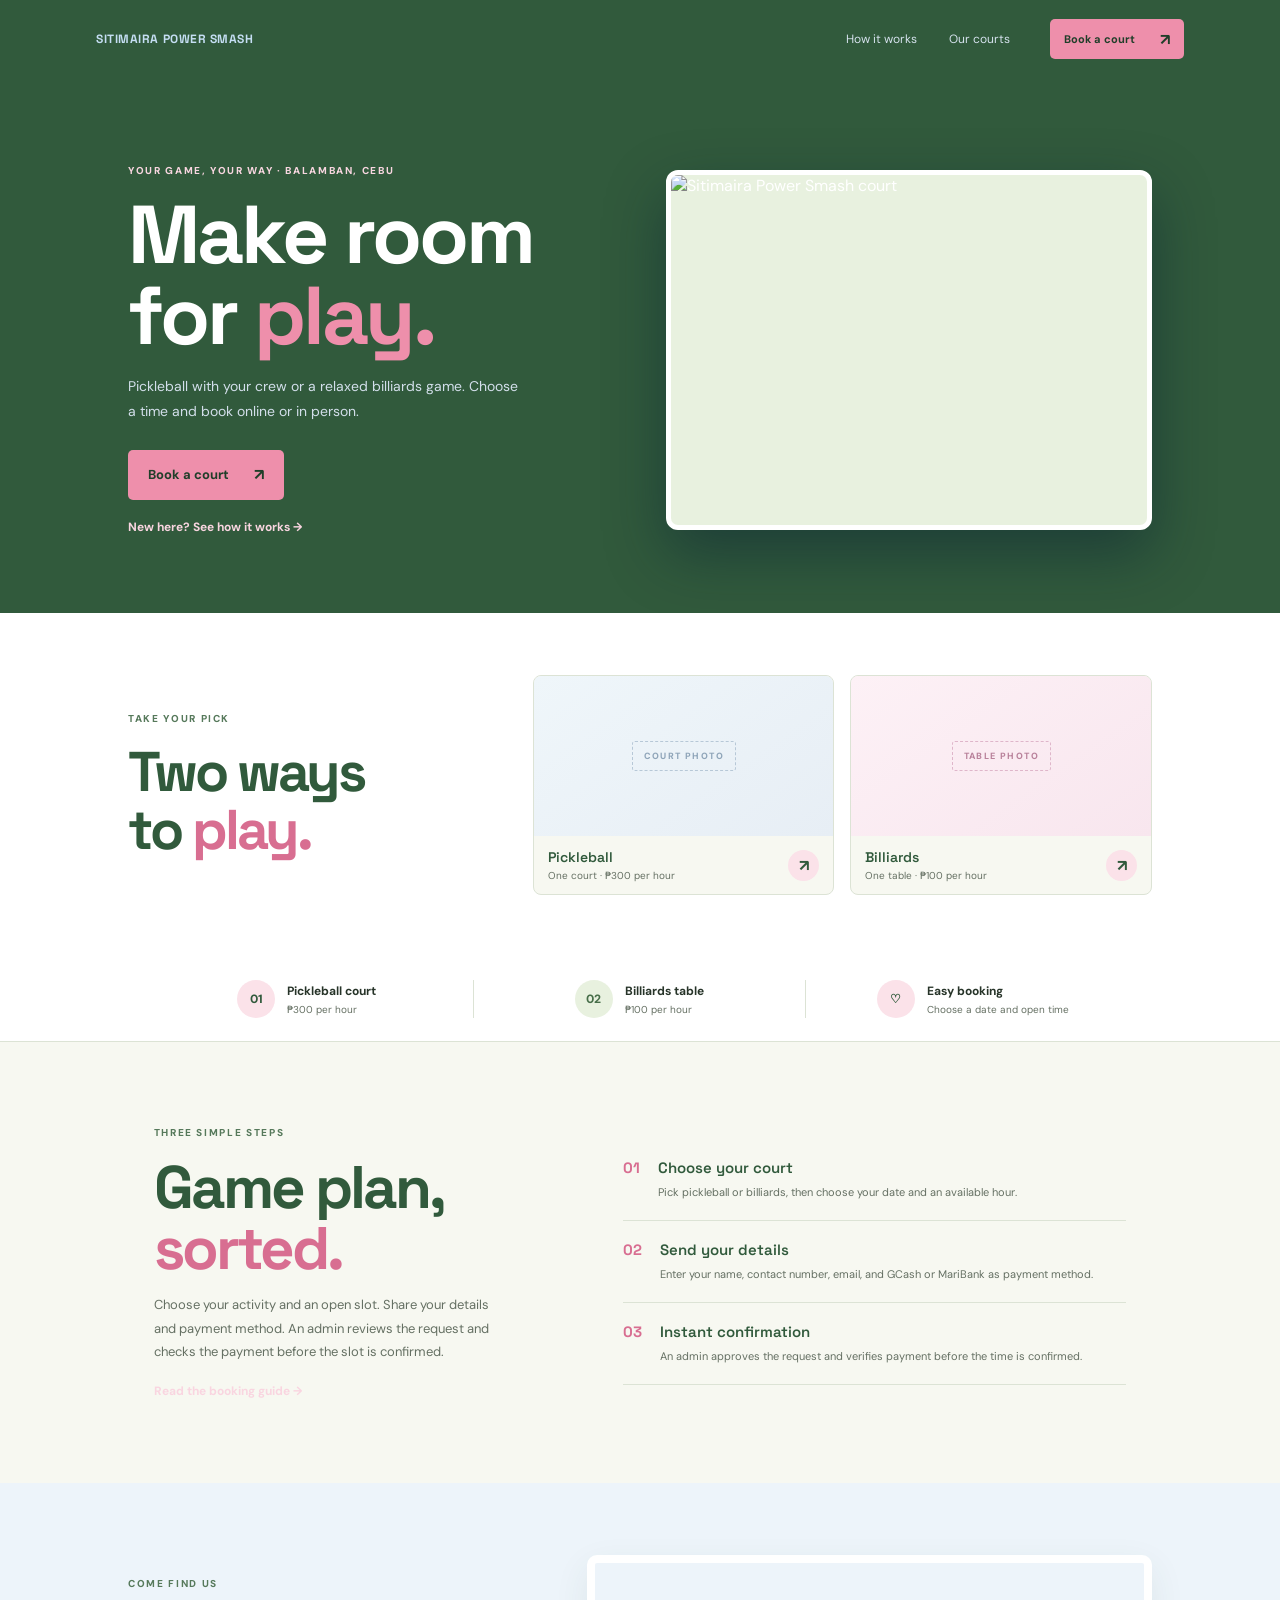
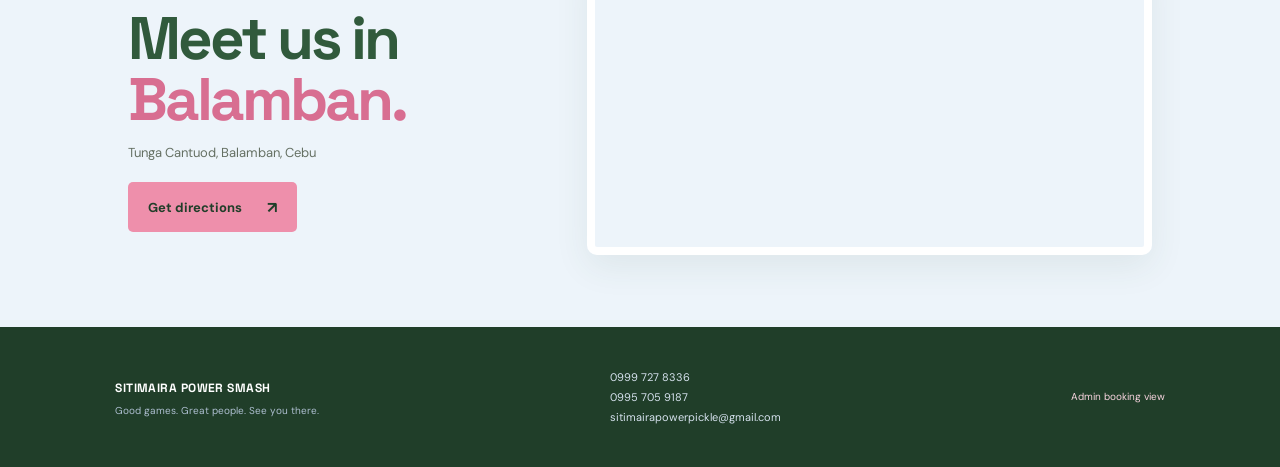
==== commit af9b94a1: "Update branding and site theme" ====
--- a/index.html
+++ b/index.html
@@ -2,11 +2,11 @@
 <html lang="en">
 <head>
   <meta charset="UTF-8"><meta name="viewport" content="width=device-width, initial-scale=1">
-  <meta name="theme-color" content="#0d4e8b"><meta name="description" content="Book pickleball and billiards at Sitimaira Power Smash in Tunga Cantuod, Balamban, Cebu.">
+  <meta name="theme-color" content="#315a3c"><meta name="description" content="Book pickleball and billiards at Sitimaira Power Smash in Tunga Cantuod, Balamban, Cebu.">
   <title>Sitimaira Power Smash | Play your way</title><link rel="stylesheet" href="styles.css">
 </head>
 <body>
-  <header class="site-header"><a class="brand" href="index.html" aria-label="Sitimaira Power Smash home"><img class="brand-logo" src="https://cdn.corenexis.com/f/2ua3O1C7jNJ.png" alt="ACT"><span class="brand-name">SITIMAIRA POWER SMASH</span></a><nav><a href="how-it-works.html">How it works</a><a href="#courts">Our courts</a></nav><a class="button button-small" href="booking.html">Book a court <span>↗</span></a></header>
+  <header class="site-header"><a class="brand" href="index.html" aria-label="Sitimaira Power Smash home"><span class="brand-name">SITIMAIRA POWER SMASH</span></a><nav><a href="how-it-works.html">How it works</a><a href="#courts">Our courts</a></nav><a class="button button-small" href="booking.html">Book a court <span>↗</span></a></header>
   <main>
     <section class="hero"><div class="hero-copy"><p class="eyebrow">YOUR GAME, YOUR WAY · BALAMBAN, CEBU</p><h1>Make room<br>for <span>play.</span></h1><p>Pickleball with your crew or a relaxed billiards game. Choose a time and book online or in person.</p><a class="button" href="booking.html">Book a court <span>↗</span></a><a class="text-link" href="how-it-works.html">New here? See how it works →</a></div><div class="hero-art"><img class="hero-court-image" src="https://cdn.corenexis.com/f/xVZkMU0Q.jpg" alt="Sitimaira Power Smash court"></div></section>
     <section class="court-gallery" id="courts"><div class="section-heading"><p class="eyebrow eyebrow-dark">TAKE YOUR PICK</p><h2>Two ways<br>to <span>play.</span></h2></div><div class="court-tiles"><article><div class="empty-photo" aria-label="Pickleball court photo placeholder"><span>COURT PHOTO</span></div><div class="tile-meta"><div><h3>Pickleball</h3><p>One court · ₱300 per hour</p></div><a href="booking.html" aria-label="Book pickleball">↗</a></div></article><article><div class="empty-photo billiards-photo" aria-label="Billiards table photo placeholder"><span>TABLE PHOTO</span></div><div class="tile-meta"><div><h3>Billiards</h3><p>One table · ₱100 per hour</p></div><a href="booking.html" aria-label="Book billiards">↗</a></div></article></div></section>
@@ -14,5 +14,5 @@
     <section class="how-preview"><div><p class="eyebrow eyebrow-dark">THREE SIMPLE STEPS</p><h2>Game plan,<br><span>sorted.</span></h2><p>Choose your activity and an open slot. Share your details and payment method. An admin reviews the request and checks the payment before the slot is confirmed.</p><a class="text-link" href="how-it-works.html">Read the booking guide →</a></div><div class="steps"><article><b>01</b><div><h3>Choose your court</h3><p>Pick pickleball or billiards, then choose your date and an available hour.</p></div></article><article><b>02</b><div><h3>Send your details</h3><p>Enter your name, contact number, email, and GCash or MariBank as payment method.</p></div></article><article><b>03</b><div><h3>Instant confirmation</h3><p>An admin approves the request and verifies payment before the time is confirmed.</p></div></article></div></section>
     <section class="location"><div class="location-copy"><p class="eyebrow eyebrow-dark">COME FIND US</p><h2>Meet us in<br><span>Balamban.</span></h2><p>Tunga Cantuod, Balamban, Cebu</p><a class="button" href="https://www.google.com/maps/dir/?api=1&destination=Tunga+Cantuod+Balamban+Cebu" target="_blank" rel="noopener">Get directions <span>↗</span></a></div><div class="map-wrap"><iframe title="Map of Tunga Cantuod, Balamban, Cebu" src="https://maps.google.com/maps?q=Tunga%20Cantuod%20Balamban%20Cebu&t=&z=14&ie=UTF8&iwloc=&output=embed" loading="lazy" referrerpolicy="no-referrer-when-downgrade"></iframe></div></section>
   </main>
-  <footer><div><a class="footer-brand" href="index.html" aria-label="Sitimaira Power Smash home"><img class="footer-logo" src="https://cdn.corenexis.com/f/2ua3O1C7jNJ.png" alt="ACT"><span>SITIMAIRA POWER SMASH</span></a><p>Good games. Great people. See you there.</p></div><div class="footer-contact"><a href="tel:09997278336">0999 727 8336</a><a href="tel:09957059187">0995 705 9187</a><a href="mailto:sitimairapowerpickle@gmail.com">sitimairapowerpickle@gmail.com</a></div><a class="staff-link" href="staff.html">Admin booking view</a></footer>
+  <footer><div><a class="footer-brand" href="index.html" aria-label="Sitimaira Power Smash home"><span>SITIMAIRA POWER SMASH</span></a><p>Good games. Great people. See you there.</p></div><div class="footer-contact"><a href="tel:09997278336">0999 727 8336</a><a href="tel:09957059187">0995 705 9187</a><a href="mailto:sitimairapowerpickle@gmail.com">sitimairapowerpickle@gmail.com</a></div><a class="staff-link" href="staff.html">Admin booking view</a></footer>
 </body></html>
--- a/styles.css
+++ b/styles.css
@@ -1,12 +1,12 @@
 @import url('https://fonts.googleapis.com/css2?family=DM+Sans:wght@400;500;600;700;800&family=Space+Grotesk:wght@400;500;600;700&display=swap');
-:root{--blue:#0d4e8b;--blue-deep:#083563;--pink:#8fc5ed;--pink-pale:#dcedfa;--ice:#e4f2fc;--paper:#f7f8fb;--ink:#1f2b3b;--muted:#6d7785;--line:#e3e8ee;--white:#fff}
-*{box-sizing:border-box}html{scroll-behavior:smooth}body{margin:0;background-color:var(--paper);background-image:linear-gradient(rgba(247,248,248,.38),rgba(247,248,248,.62)),url("https://cdn.corenexis.com/f/ceCXBGLsfY5.png");background-size:cover;background-position:center;background-attachment:fixed;color:var(--ink);font-family:'DM Sans',sans-serif}a{color:inherit;text-decoration:none}.site-header{height:78px;padding:0 7.5%;display:flex;align-items:center;gap:30px;justify-content:space-between;background:var(--blue);color:#fff}.brand{display:flex;align-items:center;font:700 17px 'Space Grotesk',sans-serif;letter-spacing:-.4px;white-space:nowrap}.brand span{color:#c5def3}.brand-logo{display:block;width:auto;height:44px;max-width:170px;object-fit:contain}.footer-logo{display:block;width:auto;height:38px;max-width:160px;object-fit:contain}.site-header nav{display:flex;gap:32px;margin-left:auto;margin-right:10px;color:#d6e2ee;font-size:12px}.site-header nav a:hover{color:var(--pink)}.button{min-height:50px;padding:0 20px;display:inline-flex;align-items:center;justify-content:space-between;gap:25px;border:0;border-radius:5px;background:var(--pink);color:var(--blue-deep);font:700 13px 'DM Sans',sans-serif;cursor:pointer;transition:.18s}.button:hover{transform:translateY(-2px);background:#acd7f8}.button span{font-size:16px}.button-small{min-height:40px;padding:0 14px;font-size:11px}.hero{min-height:535px;padding:70px 10% 62px;display:grid;grid-template-columns:1fr 1fr;gap:5%;align-items:center;background:var(--blue);color:#fff;overflow:hidden}.hero-copy{max-width:480px}.eyebrow{margin:0 0 18px;color:#c9e7ff;font-size:10px;font-weight:800;letter-spacing:1.65px}.eyebrow-dark{color:#4f78a1}h1,h2,h3,p{margin-top:0}h1,h2{font-family:'Space Grotesk',sans-serif;letter-spacing:-3px}h1{margin-bottom:18px;font-size:clamp(58px,7vw,82px);line-height:.98}h1 span,h2 span{color:var(--pink)}.hero-copy>p:not(.eyebrow){max-width:390px;margin-bottom:25px;color:#d3dfeb;font-size:14px;line-height:1.8}.text-link{display:block;margin-top:19px;color:#c6e5ff;font-size:12px;font-weight:700}.hero-art{position:relative;height:340px;display:flex;align-items:center;justify-content:center}.art-card{position:relative;width:min(430px,100%);height:270px;padding:18px;border:1px solid #ffffff44;border-radius:12px;background:#9dc9df;box-shadow:0 23px 52px #091c3266;transform:rotate(-4deg)}.art-top{display:flex;justify-content:space-between;color:var(--blue);font-size:8px;font-weight:800;letter-spacing:1px}.court-drawing{position:absolute;inset:54px 25px 29px;border:3px solid #fff}.court-drawing:before{content:'';position:absolute;inset:0 25%;border-left:3px solid white;border-right:3px solid white}.court-drawing:after{content:'';position:absolute;inset:0 0 50%;border-bottom:3px solid white}.court-drawing i{position:absolute;top:0;bottom:0;left:50%;border-left:2px dashed #ffffff99}.court-drawing i:nth-child(2){left:0;right:0;top:50%;bottom:auto;border:0;border-top:2px dashed #ffffff99}.court-drawing b{position:absolute;top:50%;left:0;right:0;border-top:4px solid #eaf1f7}.ball-shape{position:absolute;top:128px;left:48%;width:27px;height:27px;border:4px solid #fff;border-radius:50%;background:var(--pink)}.art-badge{position:absolute;right:-20px;top:25px;width:82px;height:82px;display:grid;place-content:center;border-radius:50%;background:var(--pink);color:var(--blue);font:700 12px/1.1 'Space Grotesk',sans-serif;text-align:center;transform:rotate(8deg)}.art-caption{position:absolute;bottom:8px;left:9%;color:#fff;font-size:8px;font-weight:800;letter-spacing:1.6px}.perks{display:grid;grid-template-columns:repeat(3,1fr);padding:23px 11%;background:#fff;border-bottom:1px solid var(--line)}.perks>div{display:flex;justify-content:center;align-items:center;gap:12px;border-right:1px solid var(--line)}.perks>div:last-child{border:0}.perk-icon{width:38px;height:38px;display:grid;place-items:center;border-radius:50%;background:var(--pink-pale);color:#285f91;font-weight:800;font-size:12px}.perk-icon.blue{background:var(--ice);color:#376994}.perks strong,.perks small{display:block}.perks strong{font-size:12px}.perks small{margin-top:4px;color:var(--muted);font-size:10px}.how-preview{padding:84px 12%;display:grid;grid-template-columns:.85fr 1.15fr;gap:10%;align-items:center}.how-preview h2,.location h2{margin-bottom:14px;color:var(--blue);font-size:clamp(45px,5vw,60px);line-height:1.02}.how-preview h2 span,.location h2 span{color:#2f79b7}.how-preview>div>p:not(.eyebrow){max-width:340px;color:var(--muted);font-size:13px;line-height:1.8}.steps article{display:flex;gap:18px;padding:19px 0;border-bottom:1px solid var(--line)}.steps article>b,.guide-steps article>b{flex:none;color:#2f79b7;font:700 15px 'Space Grotesk',sans-serif}.steps h3{margin:0 0 6px;color:var(--blue);font:600 15px 'Space Grotesk',sans-serif}.steps p{margin:0;color:var(--muted);font-size:11px;line-height:1.65}.location{padding:72px 10%;display:grid;grid-template-columns:.8fr 1.2fr;gap:8%;align-items:center;background:#edf4fa}.location-copy>p:not(.eyebrow){color:var(--muted);font-size:13px}.location-copy .button{margin-top:8px}.map-wrap{height:300px;border:8px solid #fff;border-radius:10px;overflow:hidden;box-shadow:0 12px 35px #173c6815}.map-wrap iframe{width:100%;height:100%;border:0}footer{min-height:140px;padding:28px 9%;display:flex;align-items:center;justify-content:space-between;gap:25px;background:var(--blue-deep);color:#d6e2ee}.footer-brand{color:#fff;font:700 15px 'Space Grotesk',sans-serif}.footer-contact{display:grid;gap:6px;font-size:11px}.footer-contact a:hover,.staff-link:hover{color:var(--pink)}footer p{margin:7px 0 0;color:#aebfd1;font-size:10px}.staff-link{font-size:10px;color:#c6e5ff}.booking-page{min-height:calc(100vh - 78px);padding:65px 10%;display:grid;grid-template-columns:.8fr 1.2fr;gap:9%;align-items:start}.booking-side{position:sticky;top:35px;padding-top:28px}.booking-side h1,.staff-heading h1{color:var(--blue);font-size:clamp(45px,5vw,63px);line-height:1.02}.booking-side h1 span,.staff-heading h1 span{color:#2f79b7}.booking-side>p:not(.eyebrow){max-width:340px;color:var(--muted);font-size:13px;line-height:1.8}.venue-card{margin-top:29px;padding:16px;display:flex;align-items:center;gap:12px;border:1px solid var(--line);border-radius:7px;background:#fff}.venue-pin{width:34px;height:34px;display:grid;place-items:center;border-radius:50%;background:var(--ice);color:var(--blue);font-size:21px}.venue-card strong,.venue-card small{display:block}.venue-card strong{font-size:11px}.venue-card small{margin-top:4px;color:var(--muted);font-size:10px}.rate-note{margin-top:15px!important;font-size:10px!important}.rate-note span{margin:0 5px;color:#2f79b7}.booking-card{padding:28px 30px 23px;border:1px solid #e5e8ee;border-radius:10px;background:#fff;box-shadow:0 14px 45px #173c6810}.form-heading{display:flex;align-items:center;justify-content:space-between;margin-bottom:23px}.step-label{margin-bottom:5px;color:#8796a6;font-size:9px;font-weight:800;letter-spacing:1.4px}.form-heading h2{margin:0;color:var(--blue);font:600 23px 'Space Grotesk',sans-serif;letter-spacing:-.6px}.step-count{color:#7e8c9b;font:600 12px 'Space Grotesk',sans-serif}.step-count i{color:#b9c0c9;font-style:normal}.booking-card label{display:block;margin:14px 0 7px;color:#29384a;font-size:11px;font-weight:700}.booking-card input,.booking-card select,.staff-page select{width:100%;height:42px;padding:0 11px;border:1px solid #dfe5eb;border-radius:5px;outline:none;background:#fff;color:var(--ink);font:12px 'DM Sans',sans-serif}.booking-card input:focus,.booking-card select:focus{border-color:#6e9ac0;box-shadow:0 0 0 3px #dcebf7}.label-row{display:flex;align-items:center;justify-content:space-between;margin-top:8px}.label-row label{margin-bottom:7px}.label-row span{margin-bottom:7px;color:#929eaa;font-size:9px}.time-grid{display:grid;grid-template-columns:repeat(4,1fr);gap:7px}.time-slot{min-height:35px;padding:4px 2px;border:1px solid #dfe5eb;border-radius:5px;background:#fff;color:#425369;font:600 10px 'DM Sans',sans-serif;cursor:pointer}.time-slot:hover:not(:disabled){border-color:#2f79b7;color:var(--blue)}.time-slot.selected{border-color:var(--blue);background:var(--blue);color:#fff}.time-slot.occupied{background:#f0f2f5;color:#9da5af;text-decoration:line-through;cursor:not-allowed}.availability-note,.payment-hint{margin:7px 0;color:#87919e;font-size:9px;line-height:1.6}.form-fields{display:grid;grid-template-columns:1fr 1fr;gap:0 12px;margin-top:3px}.field-wide{grid-column:1/-1}.form-message{min-height:16px;margin:9px 0 0;color:#a43c57;font-size:11px}.form-message.success{color:#287b58}.submit-button{width:100%;min-height:46px;margin-top:2px;background:var(--blue);color:white}.submit-button:hover{background:#245383}.form-footnote{margin:10px 0 0;color:#929aa5;font-size:9px;text-align:center}.guide-hero{padding:70px 12% 46px;background-color:#edf4fa;background-image:linear-gradient(rgba(237,244,250,.7),rgba(237,244,250,.79)),url("https://cdn.corenexis.com/f/ceCXBGLsfY5.png");background-size:cover;background-position:center}.guide-hero h1{color:var(--blue);font-size:clamp(47px,6vw,70px)}.guide-hero>p:last-child{max-width:480px;color:var(--muted);font-size:13px;line-height:1.8}.guide-steps{max-width:850px;margin:0 auto;padding:22px 7% 55px}.guide-steps article{display:flex;gap:22px;padding:24px 0;border-bottom:1px solid var(--line)}.guide-steps h2{margin:0 0 8px;color:var(--blue);font-size:20px;letter-spacing:-.5px}.guide-steps p{margin:0;color:var(--muted);font-size:12px;line-height:1.8}.guide-cta{padding:26px 10%;display:flex;align-items:center;justify-content:space-between;background:var(--pink-pale)}.guide-cta h2{margin:0 0 5px;color:var(--blue);font:600 23px 'Space Grotesk',sans-serif;letter-spacing:-.5px}.guide-cta p{margin:0;color:#6f6370;font-size:11px}.admin-pill{padding:8px 11px;border:1px solid #ffffff55;border-radius:20px;color:#f5c0d8;font-size:9px;font-weight:800;letter-spacing:1px}.staff-page{padding:58px 7% 75px;min-height:calc(100vh - 78px)}.staff-heading{display:flex;justify-content:space-between;align-items:end;gap:20px}.staff-heading h1{margin-bottom:9px}.staff-heading p:not(.eyebrow){color:var(--muted);font-size:12px}.local-notice{margin:18px 0 24px;padding:13px 15px;display:flex;gap:9px;border:1px solid #f0c5d9;border-radius:6px;background:#fff4f8;color:#79566a;font-size:10px}.local-notice b{white-space:nowrap;color:#285f91}.staff-summary{display:grid;grid-template-columns:repeat(3,1fr);gap:12px;margin-bottom:18px}.staff-summary>div{padding:14px 17px;border:1px solid var(--line);border-radius:7px;background:white}.staff-summary b,.staff-summary span{display:block}.staff-summary b{color:var(--blue);font:700 22px 'Space Grotesk',sans-serif}.staff-summary span{margin-top:3px;color:var(--muted);font-size:10px}.table-wrap{overflow-x:auto;border:1px solid var(--line);border-radius:8px;background:white}table{width:100%;border-collapse:collapse;text-align:left;font-size:10px}th{padding:12px;background:#edf4fa;color:#52677e;font-size:9px;letter-spacing:.4px;text-transform:uppercase}td{padding:12px;border-top:1px solid #edf0f4;color:#405166;vertical-align:middle}td strong,td small{display:block}td strong{color:var(--blue);font-size:10px}td small{margin-top:4px;color:#8a95a2;font-size:9px}td a:hover{color:#bd5986}.staff-page select{min-width:130px;height:34px;font-size:10px}.status{padding:5px 8px;border-radius:14px;background:#fff0d8;color:#966016;font-size:9px;white-space:nowrap}.status-paid-·-review{background:#e6f1ff;color:#356595}.status-confirmed{background:#e2f4e9;color:#34764d}.status-cancelled{background:#fce8e8;color:#9d5050}.empty-state{padding:32px;text-align:center;color:var(--muted);font-size:12px}.empty-state[hidden]{display:none}
+:root{--blue:#315a3c;--blue-deep:#203e29;--pink:#ee8fab;--pink-pale:#fbe2e9;--ice:#e8f1df;--paper:#f7f8f1;--ink:#273429;--muted:#657063;--line:#dce3d5;--white:#fff}
+*{box-sizing:border-box}html{scroll-behavior:smooth}body{margin:0;background-color:var(--paper);color:var(--ink);font-family:'DM Sans',sans-serif}a{color:inherit;text-decoration:none}.site-header{height:78px;padding:0 7.5%;display:flex;align-items:center;gap:30px;justify-content:space-between;background:var(--blue);color:#fff}.brand{display:flex;align-items:center;font:700 17px 'Space Grotesk',sans-serif;letter-spacing:-.4px;white-space:nowrap}.brand span{color:#c5def3}.brand-logo{display:block;width:auto;height:44px;max-width:170px;object-fit:contain}.footer-logo{display:block;width:auto;height:38px;max-width:160px;object-fit:contain}.site-header nav{display:flex;gap:32px;margin-left:auto;margin-right:10px;color:#d6e2ee;font-size:12px}.site-header nav a:hover{color:var(--pink)}.button{min-height:50px;padding:0 20px;display:inline-flex;align-items:center;justify-content:space-between;gap:25px;border:0;border-radius:5px;background:var(--pink);color:var(--blue-deep);font:700 13px 'DM Sans',sans-serif;cursor:pointer;transition:.18s}.button:hover{transform:translateY(-2px);background:#f3b4c7}.button span{font-size:16px}.button-small{min-height:40px;padding:0 14px;font-size:11px}.hero{min-height:535px;padding:70px 10% 62px;display:grid;grid-template-columns:1fr 1fr;gap:5%;align-items:center;background:var(--blue);color:#fff;overflow:hidden}.hero-copy{max-width:480px}.eyebrow{margin:0 0 18px;color:#f8d6e0;font-size:10px;font-weight:800;letter-spacing:1.65px}.eyebrow-dark{color:#56795b}h1,h2,h3,p{margin-top:0}h1,h2{font-family:'Space Grotesk',sans-serif;letter-spacing:-3px}h1{margin-bottom:18px;font-size:clamp(58px,7vw,82px);line-height:.98}h1 span,h2 span{color:var(--pink)}.hero-copy>p:not(.eyebrow){max-width:390px;margin-bottom:25px;color:#d3dfeb;font-size:14px;line-height:1.8}.text-link{display:block;margin-top:19px;color:#f9d5e0;font-size:12px;font-weight:700}.hero-art{position:relative;height:340px;display:flex;align-items:center;justify-content:center}.art-card{position:relative;width:min(430px,100%);height:270px;padding:18px;border:1px solid #ffffff44;border-radius:12px;background:#9dc9df;box-shadow:0 23px 52px #091c3266;transform:rotate(-4deg)}.art-top{display:flex;justify-content:space-between;color:var(--blue);font-size:8px;font-weight:800;letter-spacing:1px}.court-drawing{position:absolute;inset:54px 25px 29px;border:3px solid #fff}.court-drawing:before{content:'';position:absolute;inset:0 25%;border-left:3px solid white;border-right:3px solid white}.court-drawing:after{content:'';position:absolute;inset:0 0 50%;border-bottom:3px solid white}.court-drawing i{position:absolute;top:0;bottom:0;left:50%;border-left:2px dashed #ffffff99}.court-drawing i:nth-child(2){left:0;right:0;top:50%;bottom:auto;border:0;border-top:2px dashed #ffffff99}.court-drawing b{position:absolute;top:50%;left:0;right:0;border-top:4px solid #eaf1f7}.ball-shape{position:absolute;top:128px;left:48%;width:27px;height:27px;border:4px solid #fff;border-radius:50%;background:var(--pink)}.art-badge{position:absolute;right:-20px;top:25px;width:82px;height:82px;display:grid;place-content:center;border-radius:50%;background:var(--pink);color:var(--blue);font:700 12px/1.1 'Space Grotesk',sans-serif;text-align:center;transform:rotate(8deg)}.art-caption{position:absolute;bottom:8px;left:9%;color:#fff;font-size:8px;font-weight:800;letter-spacing:1.6px}.perks{display:grid;grid-template-columns:repeat(3,1fr);padding:23px 11%;background:#fff;border-bottom:1px solid var(--line)}.perks>div{display:flex;justify-content:center;align-items:center;gap:12px;border-right:1px solid var(--line)}.perks>div:last-child{border:0}.perk-icon{width:38px;height:38px;display:grid;place-items:center;border-radius:50%;background:var(--pink-pale);color:#315a3c;font-weight:800;font-size:12px}.perk-icon.blue{background:var(--ice);color:#476e49}.perks strong,.perks small{display:block}.perks strong{font-size:12px}.perks small{margin-top:4px;color:var(--muted);font-size:10px}.how-preview{padding:84px 12%;display:grid;grid-template-columns:.85fr 1.15fr;gap:10%;align-items:center}.how-preview h2,.location h2{margin-bottom:14px;color:var(--blue);font-size:clamp(45px,5vw,60px);line-height:1.02}.how-preview h2 span,.location h2 span{color:#d86e91}.how-preview>div>p:not(.eyebrow){max-width:340px;color:var(--muted);font-size:13px;line-height:1.8}.steps article{display:flex;gap:18px;padding:19px 0;border-bottom:1px solid var(--line)}.steps article>b,.guide-steps article>b{flex:none;color:#d86e91;font:700 15px 'Space Grotesk',sans-serif}.steps h3{margin:0 0 6px;color:var(--blue);font:600 15px 'Space Grotesk',sans-serif}.steps p{margin:0;color:var(--muted);font-size:11px;line-height:1.65}.location{padding:72px 10%;display:grid;grid-template-columns:.8fr 1.2fr;gap:8%;align-items:center;background:#edf4fa}.location-copy>p:not(.eyebrow){color:var(--muted);font-size:13px}.location-copy .button{margin-top:8px}.map-wrap{height:300px;border:8px solid #fff;border-radius:10px;overflow:hidden;box-shadow:0 12px 35px #315a3c15}.map-wrap iframe{width:100%;height:100%;border:0}footer{min-height:140px;padding:28px 9%;display:flex;align-items:center;justify-content:space-between;gap:25px;background:var(--blue-deep);color:#d6e2ee}.footer-brand{color:#fff;font:700 15px 'Space Grotesk',sans-serif}.footer-contact{display:grid;gap:6px;font-size:11px}.footer-contact a:hover,.staff-link:hover{color:var(--pink)}footer p{margin:7px 0 0;color:#aebfd1;font-size:10px}.staff-link{font-size:10px;color:#f9d5e0}.booking-page{min-height:calc(100vh - 78px);padding:65px 10%;display:grid;grid-template-columns:.8fr 1.2fr;gap:9%;align-items:start}.booking-side{position:sticky;top:35px;padding-top:28px}.booking-side h1,.staff-heading h1{color:var(--blue);font-size:clamp(45px,5vw,63px);line-height:1.02}.booking-side h1 span,.staff-heading h1 span{color:#d86e91}.booking-side>p:not(.eyebrow){max-width:340px;color:var(--muted);font-size:13px;line-height:1.8}.venue-card{margin-top:29px;padding:16px;display:flex;align-items:center;gap:12px;border:1px solid var(--line);border-radius:7px;background:#fff}.venue-pin{width:34px;height:34px;display:grid;place-items:center;border-radius:50%;background:var(--ice);color:var(--blue);font-size:21px}.venue-card strong,.venue-card small{display:block}.venue-card strong{font-size:11px}.venue-card small{margin-top:4px;color:var(--muted);font-size:10px}.rate-note{margin-top:15px!important;font-size:10px!important}.rate-note span{margin:0 5px;color:#d86e91}.booking-card{padding:28px 30px 23px;border:1px solid #e5e8ee;border-radius:10px;background:#fff;box-shadow:0 14px 45px #315a3c10}.form-heading{display:flex;align-items:center;justify-content:space-between;margin-bottom:23px}.step-label{margin-bottom:5px;color:#8796a6;font-size:9px;font-weight:800;letter-spacing:1.4px}.form-heading h2{margin:0;color:var(--blue);font:600 23px 'Space Grotesk',sans-serif;letter-spacing:-.6px}.step-count{color:#7e8c9b;font:600 12px 'Space Grotesk',sans-serif}.step-count i{color:#b9c0c9;font-style:normal}.booking-card label{display:block;margin:14px 0 7px;color:#29384a;font-size:11px;font-weight:700}.booking-card input,.booking-card select,.staff-page select{width:100%;height:42px;padding:0 11px;border:1px solid #dfe5eb;border-radius:5px;outline:none;background:#fff;color:var(--ink);font:12px 'DM Sans',sans-serif}.booking-card input:focus,.booking-card select:focus{border-color:#6e9ac0;box-shadow:0 0 0 3px #dcebf7}.label-row{display:flex;align-items:center;justify-content:space-between;margin-top:8px}.label-row label{margin-bottom:7px}.label-row span{margin-bottom:7px;color:#929eaa;font-size:9px}.time-grid{display:grid;grid-template-columns:repeat(4,1fr);gap:7px}.time-slot{min-height:35px;padding:4px 2px;border:1px solid #dfe5eb;border-radius:5px;background:#fff;color:#425369;font:600 10px 'DM Sans',sans-serif;cursor:pointer}.time-slot:hover:not(:disabled){border-color:#d86e91;color:var(--blue)}.time-slot.selected{border-color:var(--blue);background:var(--blue);color:#fff}.time-slot.occupied{background:#f0f2f5;color:#9da5af;text-decoration:line-through;cursor:not-allowed}.availability-note,.payment-hint{margin:7px 0;color:#87919e;font-size:9px;line-height:1.6}.form-fields{display:grid;grid-template-columns:1fr 1fr;gap:0 12px;margin-top:3px}.field-wide{grid-column:1/-1}.form-message{min-height:16px;margin:9px 0 0;color:#a43c57;font-size:11px}.form-message.success{color:#287b58}.submit-button{width:100%;min-height:46px;margin-top:2px;background:var(--blue);color:white}.submit-button:hover{background:#24452e}.form-footnote{margin:10px 0 0;color:#929aa5;font-size:9px;text-align:center}.guide-hero{padding:70px 12% 46px;background:#e8f1df}.guide-hero h1{color:var(--blue);font-size:clamp(47px,6vw,70px)}.guide-hero>p:last-child{max-width:480px;color:var(--muted);font-size:13px;line-height:1.8}.guide-steps{max-width:850px;margin:0 auto;padding:22px 7% 55px}.guide-steps article{display:flex;gap:22px;padding:24px 0;border-bottom:1px solid var(--line)}.guide-steps h2{margin:0 0 8px;color:var(--blue);font-size:20px;letter-spacing:-.5px}.guide-steps p{margin:0;color:var(--muted);font-size:12px;line-height:1.8}.guide-cta{padding:26px 10%;display:flex;align-items:center;justify-content:space-between;background:var(--pink-pale)}.guide-cta h2{margin:0 0 5px;color:var(--blue);font:600 23px 'Space Grotesk',sans-serif;letter-spacing:-.5px}.guide-cta p{margin:0;color:#6f6370;font-size:11px}.admin-pill{padding:8px 11px;border:1px solid #ffffff55;border-radius:20px;color:#f5c0d8;font-size:9px;font-weight:800;letter-spacing:1px}.staff-page{padding:58px 7% 75px;min-height:calc(100vh - 78px)}.staff-heading{display:flex;justify-content:space-between;align-items:end;gap:20px}.staff-heading h1{margin-bottom:9px}.staff-heading p:not(.eyebrow){color:var(--muted);font-size:12px}.local-notice{margin:18px 0 24px;padding:13px 15px;display:flex;gap:9px;border:1px solid #f0c5d9;border-radius:6px;background:#fff4f8;color:#79566a;font-size:10px}.local-notice b{white-space:nowrap;color:#315a3c}.staff-summary{display:grid;grid-template-columns:repeat(3,1fr);gap:12px;margin-bottom:18px}.staff-summary>div{padding:14px 17px;border:1px solid var(--line);border-radius:7px;background:white}.staff-summary b,.staff-summary span{display:block}.staff-summary b{color:var(--blue);font:700 22px 'Space Grotesk',sans-serif}.staff-summary span{margin-top:3px;color:var(--muted);font-size:10px}.table-wrap{overflow-x:auto;border:1px solid var(--line);border-radius:8px;background:white}table{width:100%;border-collapse:collapse;text-align:left;font-size:10px}th{padding:12px;background:#edf4fa;color:#52677e;font-size:9px;letter-spacing:.4px;text-transform:uppercase}td{padding:12px;border-top:1px solid #edf0f4;color:#405166;vertical-align:middle}td strong,td small{display:block}td strong{color:var(--blue);font-size:10px}td small{margin-top:4px;color:#8a95a2;font-size:9px}td a:hover{color:#d86e91}.staff-page select{min-width:130px;height:34px;font-size:10px}.status{padding:5px 8px;border-radius:14px;background:#fff0d8;color:#966016;font-size:9px;white-space:nowrap}.status-paid-·-review{background:#e6f1ff;color:#356595}.status-confirmed{background:#e2f4e9;color:#34764d}.status-cancelled{background:#fce8e8;color:#9d5050}.empty-state{padding:32px;text-align:center;color:var(--muted);font-size:12px}.empty-state[hidden]{display:none}
 @media(max-width:800px){.site-header{padding:0 5%;gap:14px}.site-header nav{gap:15px}.hero{padding:55px 8%;grid-template-columns:1fr;gap:5px}.hero-art{height:300px}.perks{padding:20px 5%}.how-preview{padding:65px 8%;gap:6%}.booking-page{padding:46px 7%;grid-template-columns:1fr;gap:25px}.booking-side{position:static;padding-top:0}.booking-side h1 br{display:none}.booking-side>p:not(.eyebrow){max-width:580px}.venue-card{max-width:400px}.rate-note{margin-top:10px!important}.staff-page{padding:44px 5%}}
 @media(max-width:560px){.site-header{height:68px}.brand{font-size:13px}.brand-logo{height:39px;max-width:135px}.site-header nav{display:none}.button-small{min-height:36px;padding:0 10px}.hero{padding:48px 7% 34px}.hero-art{height:260px}.art-card{height:225px}.art-badge{right:-8px;width:70px;height:70px;font-size:10px}.perks{grid-template-columns:1fr;gap:13px;padding:19px 9%}.perks>div{justify-content:flex-start;border:0}.how-preview{padding:55px 8%;grid-template-columns:1fr;gap:24px}.how-preview h2 br{display:none}.location{padding:52px 7%;grid-template-columns:1fr;gap:25px}.location h2 br{display:none}.map-wrap{height:250px}.booking-page{padding:34px 5% 45px}.booking-card{padding:22px 17px}.time-grid{grid-template-columns:repeat(3,1fr)}footer{align-items:flex-start;flex-wrap:wrap;padding:25px 7%}.footer-contact{width:100%;order:3}.staff-link{margin-left:auto}.guide-hero{padding:50px 7% 32px}.guide-steps{padding:8px 7% 40px}.guide-steps article{gap:15px;padding:20px 0}.guide-cta{padding:22px 7%;gap:18px;align-items:flex-start;flex-direction:column}.staff-page{padding:36px 4%}.staff-heading{align-items:flex-start;flex-direction:column}.staff-heading .button{align-self:stretch}.staff-heading h1{font-size:42px}.local-notice{flex-direction:column;gap:4px}.staff-summary{gap:6px}.staff-summary>div{padding:11px 8px}.staff-summary b{font-size:19px}.staff-summary span{font-size:9px}table{min-width:760px}}
 
-.court-gallery{padding:62px 10%;display:grid;grid-template-columns:.7fr 1.3fr;gap:7%;align-items:center;background:#fff}.court-gallery h2{margin:0;color:var(--blue);font-size:clamp(42px,4.5vw,56px);line-height:1.02}.court-gallery h2 span{color:#2f79b7}.court-tiles{display:grid;grid-template-columns:1fr 1fr;gap:16px}.court-tiles article{overflow:hidden;border:1px solid var(--line);border-radius:8px;background:var(--paper)}.empty-photo{height:160px;display:grid;place-items:center;background:linear-gradient(145deg,#eff6fa,#e7eef5);color:#8fa5b9}.empty-photo span{padding:8px 11px;border:1px dashed #b7c8d7;border-radius:3px;font-size:9px;font-weight:800;letter-spacing:1.4px}.billiards-photo{background:linear-gradient(145deg,#fdf1f6,#f8e6ee)}.billiards-photo span{border-color:#dfb6ca;color:#b9829b}.tile-meta{padding:12px 14px;display:flex;align-items:center;justify-content:space-between}.tile-meta h3{margin:0 0 3px;color:var(--blue);font:600 14px 'Space Grotesk',sans-serif}.tile-meta p{margin:0;color:var(--muted);font-size:10px}.tile-meta>a{width:31px;height:31px;display:grid;place-items:center;border-radius:50%;background:var(--pink-pale);color:#285f91;font-weight:800}@media(max-width:800px){.court-gallery{padding:52px 8%;grid-template-columns:1fr;gap:22px}}@media(max-width:560px){.court-gallery{padding:43px 7%}.court-gallery h2 br{display:none}.court-tiles{gap:9px}.empty-photo{height:115px}.tile-meta{padding:10px}.tile-meta h3{font-size:12px}.tile-meta p{font-size:9px}}
-.mark-paid-button{padding:7px 9px;border:0;border-radius:4px;background:var(--blue);color:#fff;font:700 10px 'DM Sans',sans-serif;cursor:pointer;white-space:nowrap}.mark-paid-button:hover{background:#245383}.status-pending-payment{background:#fff0d8;color:#966016}
-.login-page{min-height:calc(100vh - 218px);display:grid;place-items:center}.login-card{width:min(100%,400px);padding:30px;border:1px solid var(--line);border-radius:10px;background:#fff;box-shadow:0 14px 45px #173c6810}.login-card h1{margin:0 0 9px;color:var(--blue);font-size:42px;line-height:1}.login-card h1 span{color:#2f79b7}.login-card>p:not(.eyebrow){color:var(--muted);font-size:12px}.login-card label{display:block;margin:14px 0 7px;color:#29384a;font-size:11px;font-weight:700}.login-card input{width:100%;height:42px;padding:0 11px;border:1px solid #dfe5eb;border-radius:5px;font:12px 'DM Sans',sans-serif}.login-warning{margin:14px 0 0!important;color:#986328!important;font-size:9px!important;line-height:1.6}.staff-actions{display:flex;align-items:center;gap:10px}.logout-button,.remove-booking-button{padding:8px 10px;border:1px solid #dfe5eb;border-radius:4px;background:#fff;color:#53667a;font:700 10px 'DM Sans',sans-serif;cursor:pointer}.remove-booking-button{margin-left:6px;border-color:#edc8d0;color:#a14e60}.logout-button:hover{background:#edf4fa}.remove-booking-button:hover{background:#fff0f2}.staff-page[hidden],.login-page[hidden]{display:none}@media(max-width:560px){.staff-actions{width:100%;justify-content:space-between}.login-card{padding:24px 19px}}
+.court-gallery{padding:62px 10%;display:grid;grid-template-columns:.7fr 1.3fr;gap:7%;align-items:center;background:#fff}.court-gallery h2{margin:0;color:var(--blue);font-size:clamp(42px,4.5vw,56px);line-height:1.02}.court-gallery h2 span{color:#d86e91}.court-tiles{display:grid;grid-template-columns:1fr 1fr;gap:16px}.court-tiles article{overflow:hidden;border:1px solid var(--line);border-radius:8px;background:var(--paper)}.empty-photo{height:160px;display:grid;place-items:center;background:linear-gradient(145deg,#eff6fa,#e7eef5);color:#8fa5b9}.empty-photo span{padding:8px 11px;border:1px dashed #b7c8d7;border-radius:3px;font-size:9px;font-weight:800;letter-spacing:1.4px}.billiards-photo{background:linear-gradient(145deg,#fdf1f6,#f8e6ee)}.billiards-photo span{border-color:#dfb6ca;color:#b9829b}.tile-meta{padding:12px 14px;display:flex;align-items:center;justify-content:space-between}.tile-meta h3{margin:0 0 3px;color:var(--blue);font:600 14px 'Space Grotesk',sans-serif}.tile-meta p{margin:0;color:var(--muted);font-size:10px}.tile-meta>a{width:31px;height:31px;display:grid;place-items:center;border-radius:50%;background:var(--pink-pale);color:#315a3c;font-weight:800}@media(max-width:800px){.court-gallery{padding:52px 8%;grid-template-columns:1fr;gap:22px}}@media(max-width:560px){.court-gallery{padding:43px 7%}.court-gallery h2 br{display:none}.court-tiles{gap:9px}.empty-photo{height:115px}.tile-meta{padding:10px}.tile-meta h3{font-size:12px}.tile-meta p{font-size:9px}}
+.mark-paid-button{padding:7px 9px;border:0;border-radius:4px;background:var(--blue);color:#fff;font:700 10px 'DM Sans',sans-serif;cursor:pointer;white-space:nowrap}.mark-paid-button:hover{background:#24452e}.status-pending-payment{background:#fff0d8;color:#966016}
+.login-page{min-height:calc(100vh - 218px);display:grid;place-items:center}.login-card{width:min(100%,400px);padding:30px;border:1px solid var(--line);border-radius:10px;background:#fff;box-shadow:0 14px 45px #315a3c10}.login-card h1{margin:0 0 9px;color:var(--blue);font-size:42px;line-height:1}.login-card h1 span{color:#d86e91}.login-card>p:not(.eyebrow){color:var(--muted);font-size:12px}.login-card label{display:block;margin:14px 0 7px;color:#29384a;font-size:11px;font-weight:700}.login-card input{width:100%;height:42px;padding:0 11px;border:1px solid #dfe5eb;border-radius:5px;font:12px 'DM Sans',sans-serif}.login-warning{margin:14px 0 0!important;color:#986328!important;font-size:9px!important;line-height:1.6}.staff-actions{display:flex;align-items:center;gap:10px}.logout-button,.remove-booking-button{padding:8px 10px;border:1px solid #dfe5eb;border-radius:4px;background:#fff;color:#53667a;font:700 10px 'DM Sans',sans-serif;cursor:pointer}.remove-booking-button{margin-left:6px;border-color:#edc8d0;color:#a14e60}.logout-button:hover{background:#edf4fa}.remove-booking-button:hover{background:#fff0f2}.staff-page[hidden],.login-page[hidden]{display:none}@media(max-width:560px){.staff-actions{width:100%;justify-content:space-between}.login-card{padding:24px 19px}}
 
 /* Booking calendar and hourly availability inspired by the supplied reference */
 .booking-page{min-height:calc(100vh - 78px);padding:38px 5% 65px;display:block;background:#f5f0e5}.booking-side{position:static;padding:0 0 20px;display:flex;align-items:end;justify-content:space-between;gap:20px}.booking-side h1{font-size:clamp(35px,4vw,48px);letter-spacing:-2px;margin-bottom:8px}.booking-side>div>p:not(.eyebrow){max-width:640px;margin:0;color:#6d7167;font-size:12px}.booking-side .venue-card{margin:0;min-width:230px;background:#fbf8ef;border-color:#d9d3c5}.booking-side .rate-note{display:none}.schedule-booking-card{padding:21px 24px 24px;border-color:#d9d3c5;border-radius:10px;background:#f8f3e8;box-shadow:none}.schedule-booking-card .form-heading{margin-bottom:14px}.schedule-booking-card .form-heading h2{font-size:20px}.schedule-booking-card>label{margin-top:0}.schedule-booking-card>select{max-width:360px;background:#fffdf7}.schedule-picker{display:grid;grid-template-columns:280px minmax(0,1fr);gap:24px;margin-top:16px}.calendar-card{min-height:480px;padding:15px 14px;border:1px solid #c8c7b8;border-radius:10px;background:#f8f3e8}.calendar-heading{height:34px;margin-bottom:9px;display:flex;align-items:center;justify-content:space-between}.calendar-heading strong{font:600 12px 'DM Sans',sans-serif;color:#29342a}.calendar-heading button{width:28px;height:28px;border:0;border-radius:4px;background:transparent;color:#596d55;font-size:23px;cursor:pointer}.calendar-heading button:disabled{opacity:.28;cursor:default}.calendar-grid{display:grid;grid-template-columns:repeat(7,minmax(0,1fr));gap:3px}.calendar-weekdays{margin-bottom:5px;text-align:center;color:#697466;font-size:10px}.calendar-weekdays span{padding:4px 0}.calendar-day{height:37px;border:1px solid transparent;border-radius:9px;background:transparent;color:#273429;font:11px 'DM Sans',sans-serif;cursor:pointer}.calendar-day:hover:not(:disabled){border-color:#6f845b}.calendar-day:disabled{color:#b9b8aa;cursor:default}.calendar-day.other-month{color:#9d9f91}.calendar-day.selected{border-color:#64794f;background:#e9eddc;color:#243221;font-weight:700}.calendar-day.today:not(.selected){position:relative;font-weight:700}.calendar-day.today:not(.selected):after{content:'';position:absolute;bottom:4px;left:calc(50% - 2px);width:4px;height:4px;border-radius:50%;background:#60774e}.schedule-main{min-width:0}.court-heading{display:flex;align-items:center;justify-content:space-between;margin:0 0 13px}.court-heading h3{margin:0;color:#202c22;font:700 18px 'Space Grotesk',sans-serif}.court-heading>span{font:11px 'DM Sans',sans-serif;color:#657063}.slot-legend{display:flex;flex-wrap:wrap;gap:15px;margin-bottom:14px;color:#626b5f;font-size:10px}.slot-legend>span{display:flex;align-items:center;gap:6px}.legend-dot{width:14px;height:14px;border:1px solid #d9d7ca;border-radius:4px;background:#fffdf7}.booked-dot{border-color:#d6ad7d;background:#e4c99e}.closed-dot{border-color:#c6c7bf;background:#d8d9d1}.past-dot{border-color:#e1ded3;background:#eeeae0}.schedule-timeline{height:24px;margin-bottom:7px;padding:0 4px;display:flex;justify-content:space-between;border:1px solid #d4cfbf;border-radius:6px 6px 0 0;color:#63705f;font-size:9px}.schedule-note{margin:0 0 14px;padding:12px 13px;border:1px solid #ccc9bc;border-radius:9px;background:#fffdf8;color:#4d574c;font-size:10px}.time-grid.schedule-grid{display:grid;grid-template-columns:repeat(3,minmax(0,1fr));gap:8px}.schedule-slot{min-height:64px;padding:9px 10px;display:flex;flex-direction:column;align-items:flex-start;justify-content:center;gap:6px;border:1px solid #b8c4a4;border-radius:11px;background:#fffdf7;color:#263227;text-align:left;cursor:pointer}.schedule-slot:hover:not(:disabled){border-color:#72845b;background:#f6f7ed}.schedule-slot .slot-range{width:100%;display:flex;align-items:baseline;gap:6px;font-size:11px;white-space:nowrap}.schedule-slot .slot-range>span{color:#85877b}.schedule-slot .slot-range em{margin-left:auto;color:#73776d;font-size:10px;font-style:normal}.schedule-slot .slot-status{font-size:10px;color:#53634e}.schedule-slot.booked{border-color:#d1ad7f;background:#e5cca5;cursor:not-allowed}.schedule-slot.booked .slot-status{color:#604b32}.schedule-slot.closed{border-color:#c7c8c1;background:#d9dad3;color:#62665d;cursor:not-allowed}.schedule-slot.closed .slot-status,.schedule-slot.past .slot-status{color:#666b5d}.schedule-slot.past{border-color:#ddd9cf;background:#eeeae0;color:#9b9b8d;cursor:not-allowed}.schedule-slot.selected{border:2px solid #60784c;background:#e9eddc}.schedule-booking-card .form-fields{margin-top:21px}.schedule-booking-card .form-fields label{margin-top:0}.schedule-booking-card .payment-hint{max-width:650px}.schedule-booking-card .submit-button{max-width:400px}.schedule-booking-card .form-footnote{text-align:left}.schedule-booking-card .form-message{margin-top:14px}@media(max-width:1050px){.schedule-picker{grid-template-columns:245px minmax(0,1fr);gap:16px}.time-grid.schedule-grid{grid-template-columns:repeat(2,minmax(0,1fr))}.calendar-card{min-height:440px}.schedule-slot .slot-range{gap:4px}}@media(max-width:700px){.booking-page{padding:25px 4% 45px}.booking-side{align-items:flex-start;flex-direction:column;gap:12px}.booking-side .venue-card{min-width:0}.schedule-booking-card{padding:18px 14px}.schedule-picker{grid-template-columns:1fr}.calendar-card{min-height:0;padding:13px}.calendar-day{height:35px}.court-heading{margin-top:3px}.time-grid.schedule-grid{grid-template-columns:repeat(2,minmax(0,1fr))}.schedule-slot{min-height:61px;padding:8px}.schedule-slot .slot-range{font-size:10px}}@media(max-width:420px){.time-grid.schedule-grid{grid-template-columns:1fr}.schedule-slot{min-height:57px}.schedule-slot .slot-range{font-size:11px}.slot-legend{gap:9px}.slot-legend>span{font-size:9px}}
@@ -19,17 +19,17 @@
 .footer-brand{display:inline-flex;align-items:center;gap:10px}
 .footer-brand>span{color:#fff;font:700 12px 'Space Grotesk',sans-serif;letter-spacing:.45px}
 .hero-art{height:360px}
-.hero-court-image{display:block;width:100%;height:100%;object-fit:cover;border:5px solid #fff;border-radius:12px;box-shadow:0 24px 60px #041c3370}
+.hero-court-image{display:block;width:100%;height:100%;object-fit:contain;object-position:center;background:#e8f1df;border:5px solid #fff;border-radius:12px;box-shadow:0 24px 60px #041c3370}
 .availability-admin{margin:8px 0 24px;padding:23px;border:1px solid var(--line);border-radius:9px;background:#ffffffed}
 .availability-admin-heading{display:flex;justify-content:space-between;gap:24px;align-items:end;margin-bottom:18px}
 .availability-admin-heading h2{margin:0 0 8px;color:var(--blue);font-size:25px;letter-spacing:-.6px}
-.availability-admin-heading h2 span{color:#2f79b7}
+.availability-admin-heading h2 span{color:#d86e91}
 .availability-admin-heading p:not(.eyebrow){max-width:540px;margin:0;color:var(--muted);font-size:11px;line-height:1.6}
 .availability-filters{display:grid;grid-template-columns:auto minmax(150px,210px);gap:7px 10px;align-items:center}
 .availability-filters label{color:var(--blue);font-size:10px;font-weight:700}
 .availability-filters input,.availability-filters select{height:36px;padding:0 9px;border:1px solid var(--line);border-radius:5px;background:white;color:var(--ink);font:11px 'DM Sans',sans-serif}
 .admin-slot-grid{display:grid;grid-template-columns:repeat(3,minmax(0,1fr));gap:9px}
-.admin-slot{min-height:66px;padding:10px 11px;display:flex;align-items:center;justify-content:space-between;gap:8px;border:1px solid #b9d2e5;border-radius:7px;background:#f8fcff}
+.admin-slot{min-height:66px;padding:10px 11px;display:flex;align-items:center;justify-content:space-between;gap:8px;border:1px solid #b9ccb5;border-radius:7px;background:#f8fcff}
 .admin-slot.is-unavailable{border-color:#e4c88f;background:#fffaf0}
 .admin-slot.is-booked{border-color:#9ac9aa;background:#effaf2}
 .admin-slot-label strong,.admin-slot-label span{display:block}
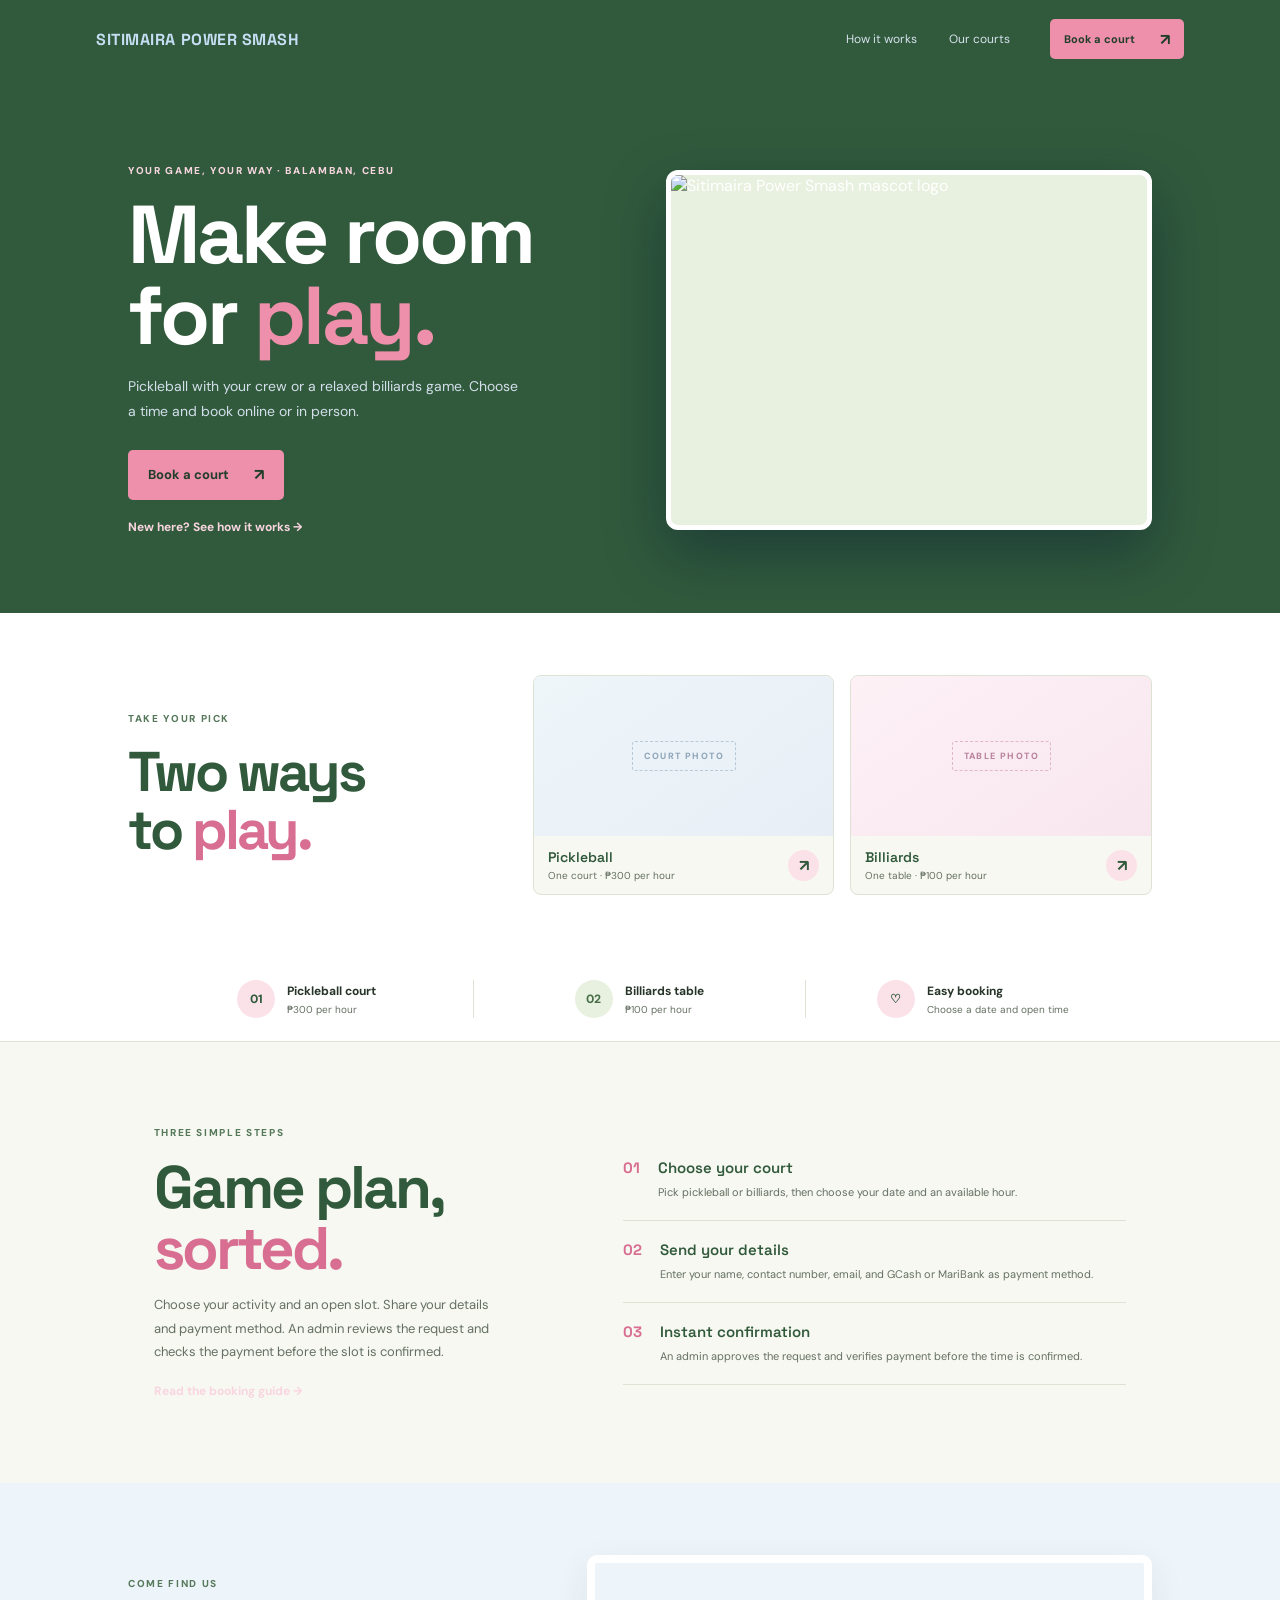
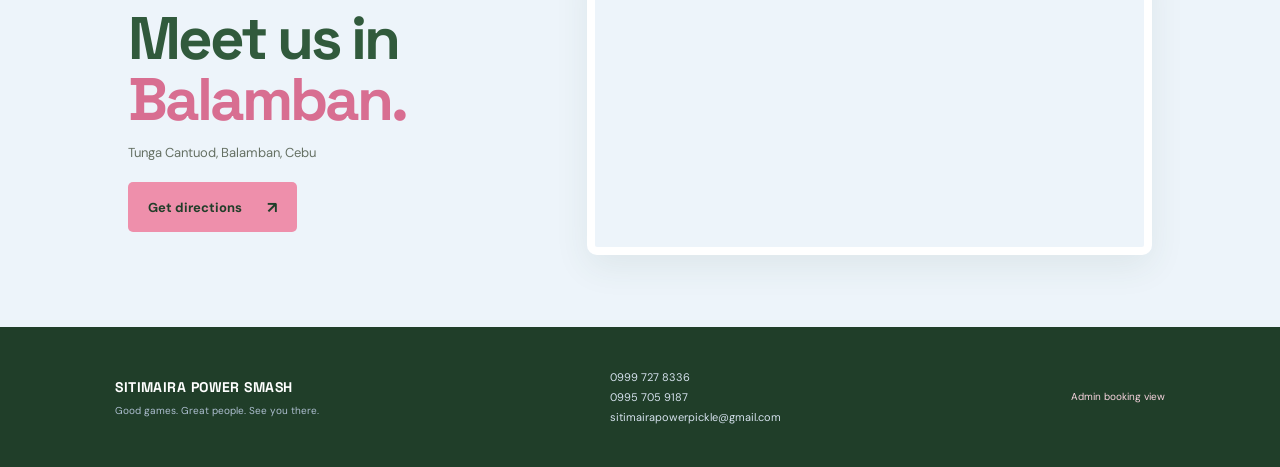
==== commit 54c3ff74: "Fix admin availability time controls" ====
--- a/index.html
+++ b/index.html
@@ -8,7 +8,7 @@
 <body>
   <header class="site-header"><a class="brand" href="index.html" aria-label="Sitimaira Power Smash home"><span class="brand-name">SITIMAIRA POWER SMASH</span></a><nav><a href="how-it-works.html">How it works</a><a href="#courts">Our courts</a></nav><a class="button button-small" href="booking.html">Book a court <span>↗</span></a></header>
   <main>
-    <section class="hero"><div class="hero-copy"><p class="eyebrow">YOUR GAME, YOUR WAY · BALAMBAN, CEBU</p><h1>Make room<br>for <span>play.</span></h1><p>Pickleball with your crew or a relaxed billiards game. Choose a time and book online or in person.</p><a class="button" href="booking.html">Book a court <span>↗</span></a><a class="text-link" href="how-it-works.html">New here? See how it works →</a></div><div class="hero-art"><img class="hero-court-image" src="https://cdn.corenexis.com/f/xVZkMU0Q.jpg" alt="Sitimaira Power Smash court"></div></section>
+    <section class="hero"><div class="hero-copy"><p class="eyebrow">YOUR GAME, YOUR WAY · BALAMBAN, CEBU</p><h1>Make room<br>for <span>play.</span></h1><p>Pickleball with your crew or a relaxed billiards game. Choose a time and book online or in person.</p><a class="button" href="booking.html">Book a court <span>↗</span></a><a class="text-link" href="how-it-works.html">New here? See how it works →</a></div><div class="hero-art"><img class="hero-court-image" src="https://cdn.corenexis.com/f/xVZkMU0Q.jpg" alt="Sitimaira Power Smash mascot logo"></div></section>
     <section class="court-gallery" id="courts"><div class="section-heading"><p class="eyebrow eyebrow-dark">TAKE YOUR PICK</p><h2>Two ways<br>to <span>play.</span></h2></div><div class="court-tiles"><article><div class="empty-photo" aria-label="Pickleball court photo placeholder"><span>COURT PHOTO</span></div><div class="tile-meta"><div><h3>Pickleball</h3><p>One court · ₱300 per hour</p></div><a href="booking.html" aria-label="Book pickleball">↗</a></div></article><article><div class="empty-photo billiards-photo" aria-label="Billiards table photo placeholder"><span>TABLE PHOTO</span></div><div class="tile-meta"><div><h3>Billiards</h3><p>One table · ₱100 per hour</p></div><a href="booking.html" aria-label="Book billiards">↗</a></div></article></div></section>
     <section class="perks"><div><span class="perk-icon">01</span><span><strong>Pickleball court</strong><small>₱300 per hour</small></span></div><div><span class="perk-icon blue">02</span><span><strong>Billiards table</strong><small>₱100 per hour</small></span></div><div><span class="perk-icon">♡</span><span><strong>Easy booking</strong><small>Choose a date and open time</small></span></div></section>
     <section class="how-preview"><div><p class="eyebrow eyebrow-dark">THREE SIMPLE STEPS</p><h2>Game plan,<br><span>sorted.</span></h2><p>Choose your activity and an open slot. Share your details and payment method. An admin reviews the request and checks the payment before the slot is confirmed.</p><a class="text-link" href="how-it-works.html">Read the booking guide →</a></div><div class="steps"><article><b>01</b><div><h3>Choose your court</h3><p>Pick pickleball or billiards, then choose your date and an available hour.</p></div></article><article><b>02</b><div><h3>Send your details</h3><p>Enter your name, contact number, email, and GCash or MariBank as payment method.</p></div></article><article><b>03</b><div><h3>Instant confirmation</h3><p>An admin approves the request and verifies payment before the time is confirmed.</p></div></article></div></section>
--- a/styles.css
+++ b/styles.css
@@ -41,3 +41,15 @@
 @media(max-width:800px){.availability-admin-heading{align-items:stretch;flex-direction:column}.admin-slot-grid{grid-template-columns:repeat(2,minmax(0,1fr))}}
 @media(max-width:560px){.brand-name{max-width:108px;white-space:normal;font-size:9px;line-height:1.15}.brand-logo{max-width:90px}.availability-admin{padding:16px 12px}.availability-filters{grid-template-columns:1fr}.availability-filters label{margin-top:6px}.admin-slot-grid{grid-template-columns:1fr}.admin-slot{min-height:59px}}
 .schedule-slot.staff-closed{border-color:#d3b272;background:#fff3d9;color:#805d1c;cursor:not-allowed}.schedule-slot.staff-closed .slot-status{color:#805d1c}
+.availability-admin-heading h2{font-size:34px;color:var(--blue)}
+.availability-admin-heading h2 span{color:var(--blue)}
+.brand-name{font-size:16px}
+.footer-brand>span{font-size:14px}
+.walkin-block-form{margin:17px 0;display:flex;align-items:end;gap:12px;flex-wrap:wrap}
+.walkin-block-form>div{display:grid;gap:6px}
+.walkin-block-form label{color:var(--blue);font-size:10px;font-weight:700}
+.walkin-block-form input{height:38px;padding:0 9px;border:1px solid var(--line);border-radius:5px;background:white;color:var(--ink);font:12px 'DM Sans',sans-serif}
+.walkin-block-form .button{min-height:38px}
+.walkin-block-list{display:grid;gap:8px;margin-top:12px;color:var(--muted);font-size:11px}
+.walkin-block-item{padding:10px 12px;display:flex;align-items:center;justify-content:space-between;gap:12px;border:1px solid #edc3d0;border-radius:6px;background:#fff7fa;color:#593847}
+@media(max-width:560px){.brand-name{font-size:12px}.availability-admin-heading h2{font-size:29px}.walkin-block-form{align-items:stretch;flex-direction:column}.walkin-block-form .button{width:100%}.walkin-block-item{align-items:flex-start;flex-direction:column}}
